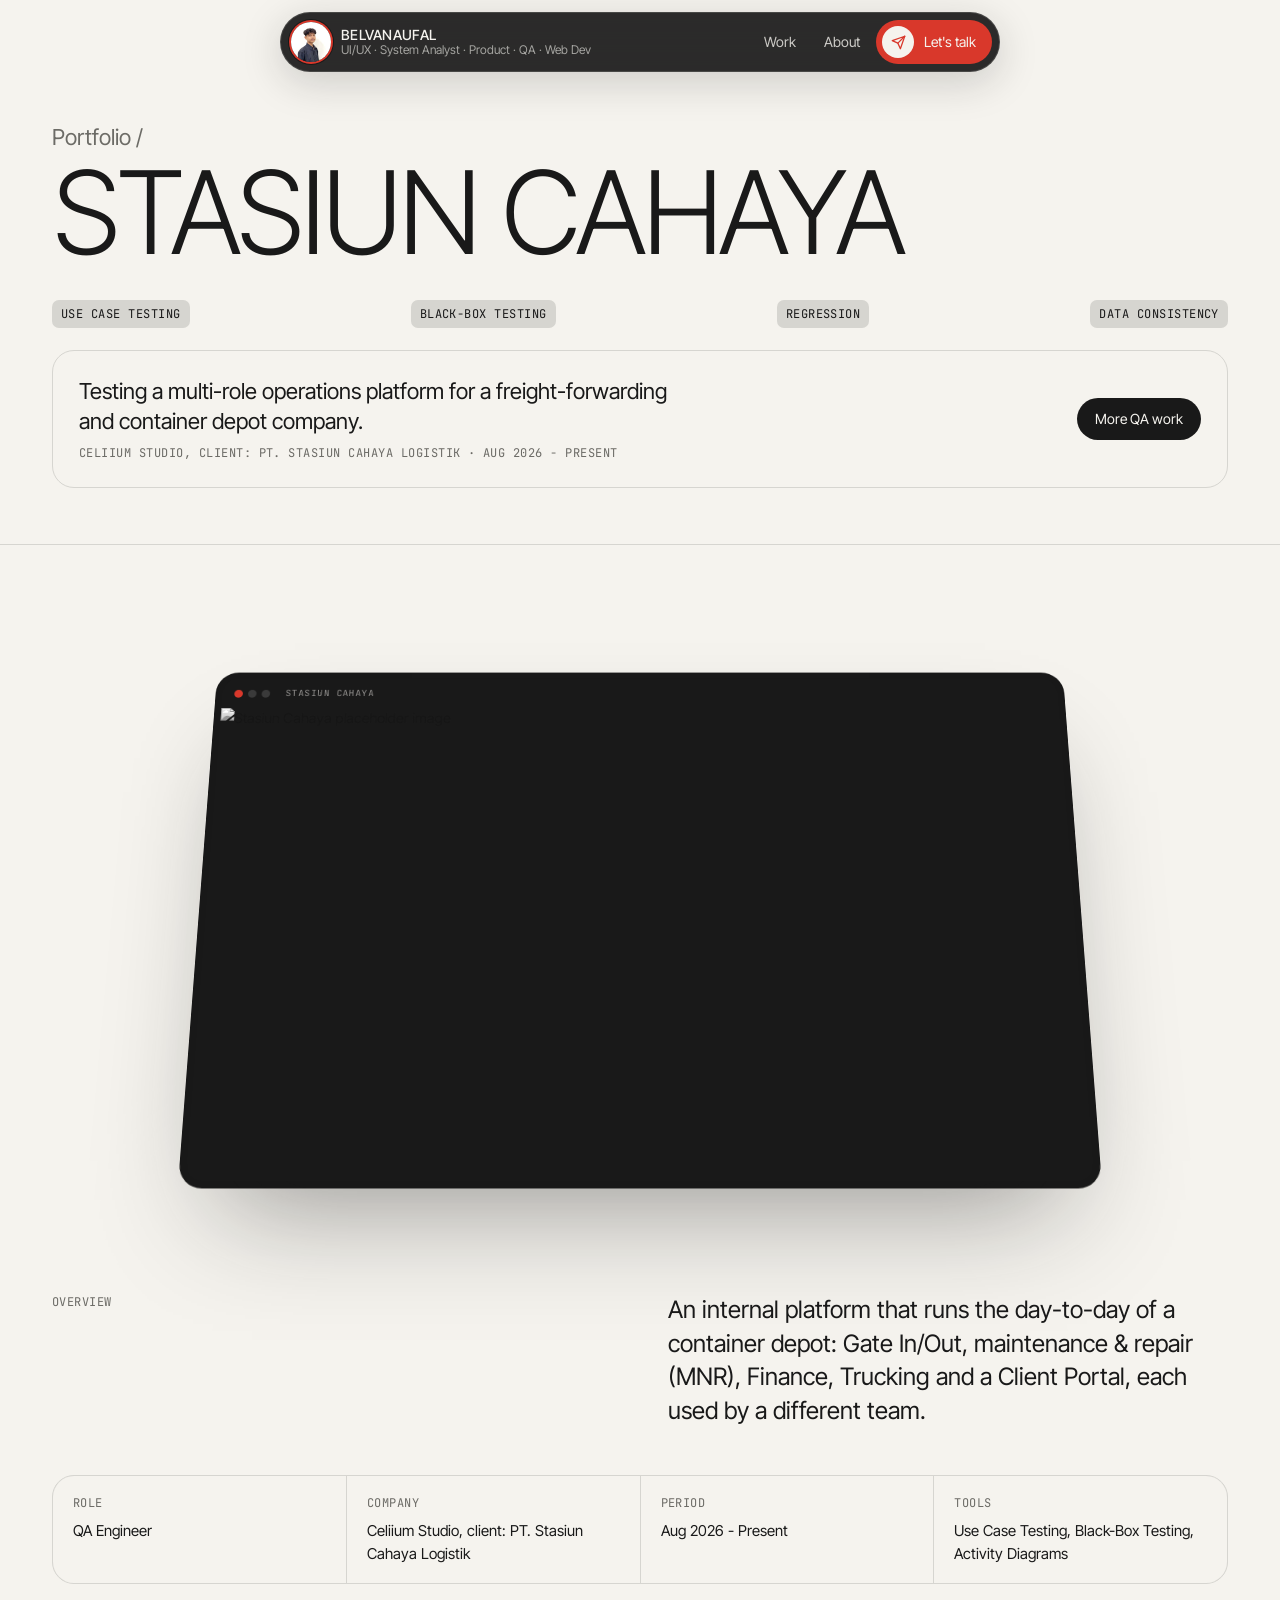
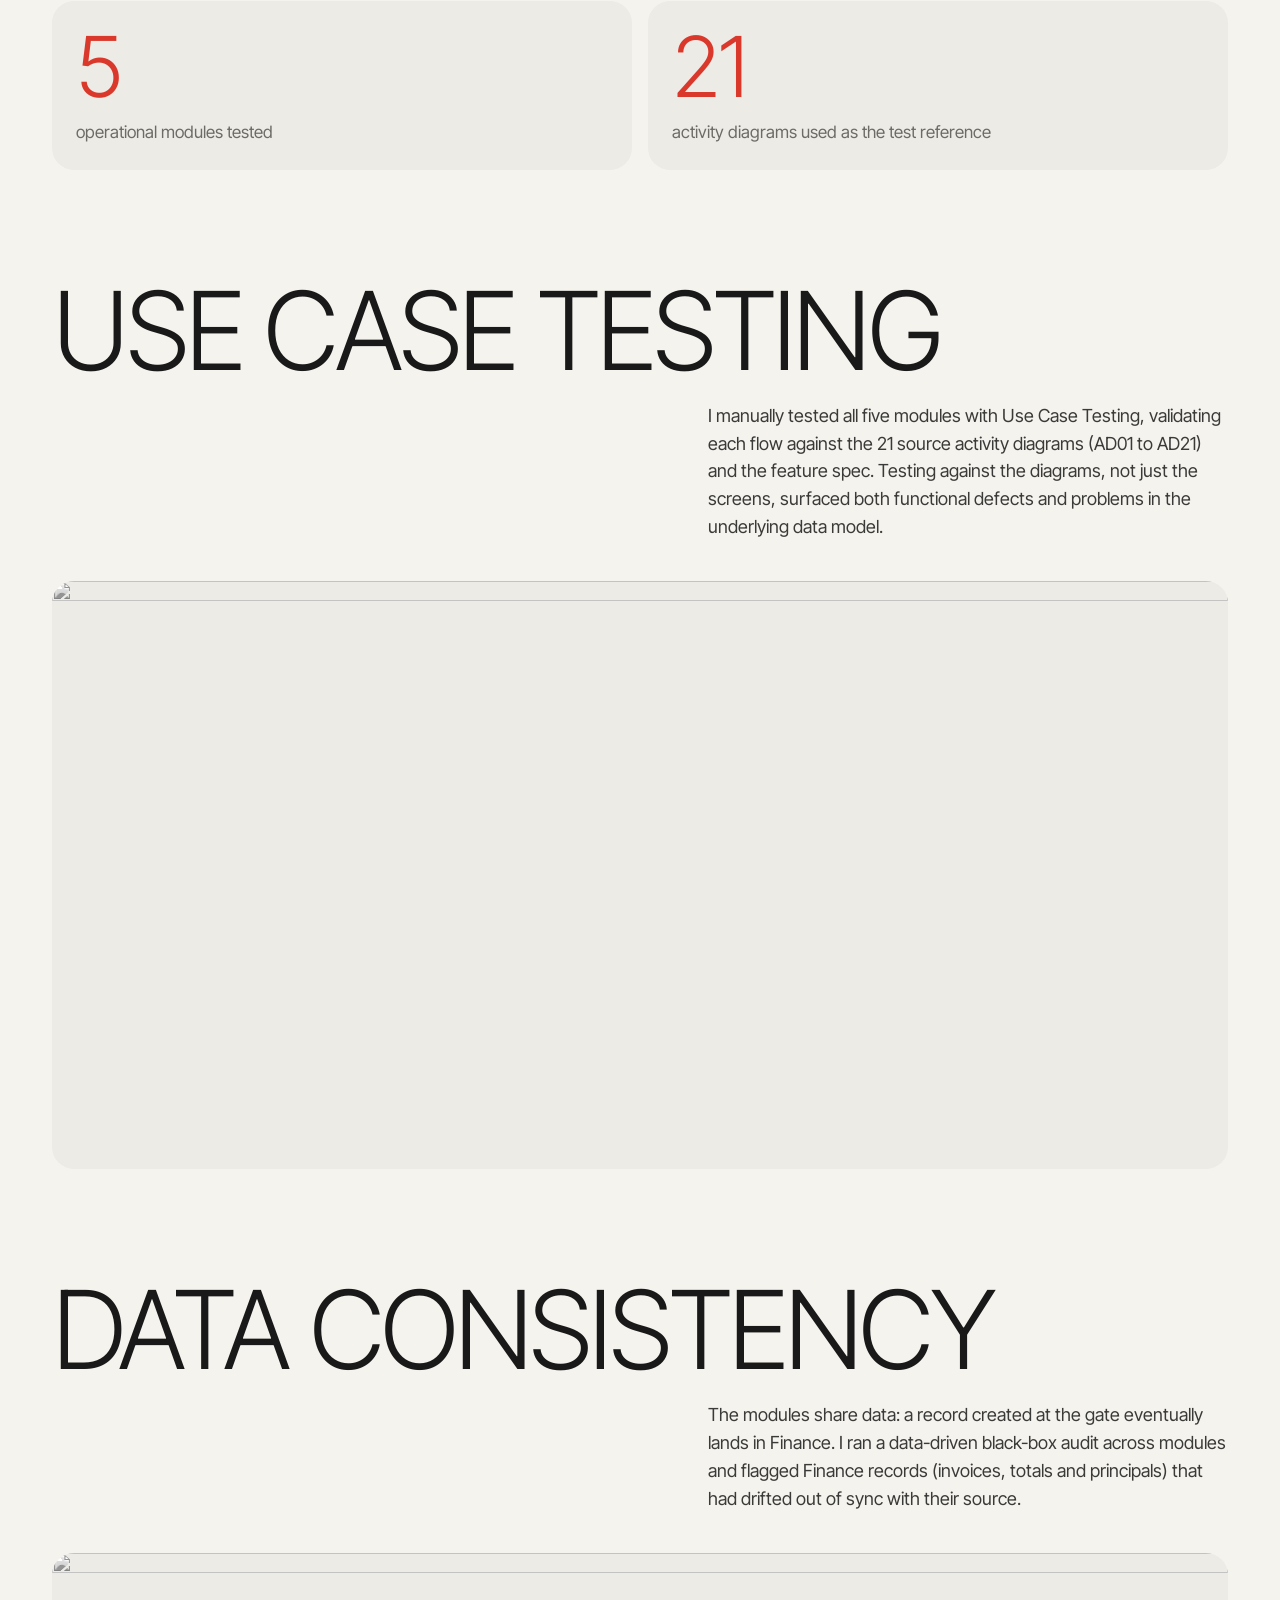
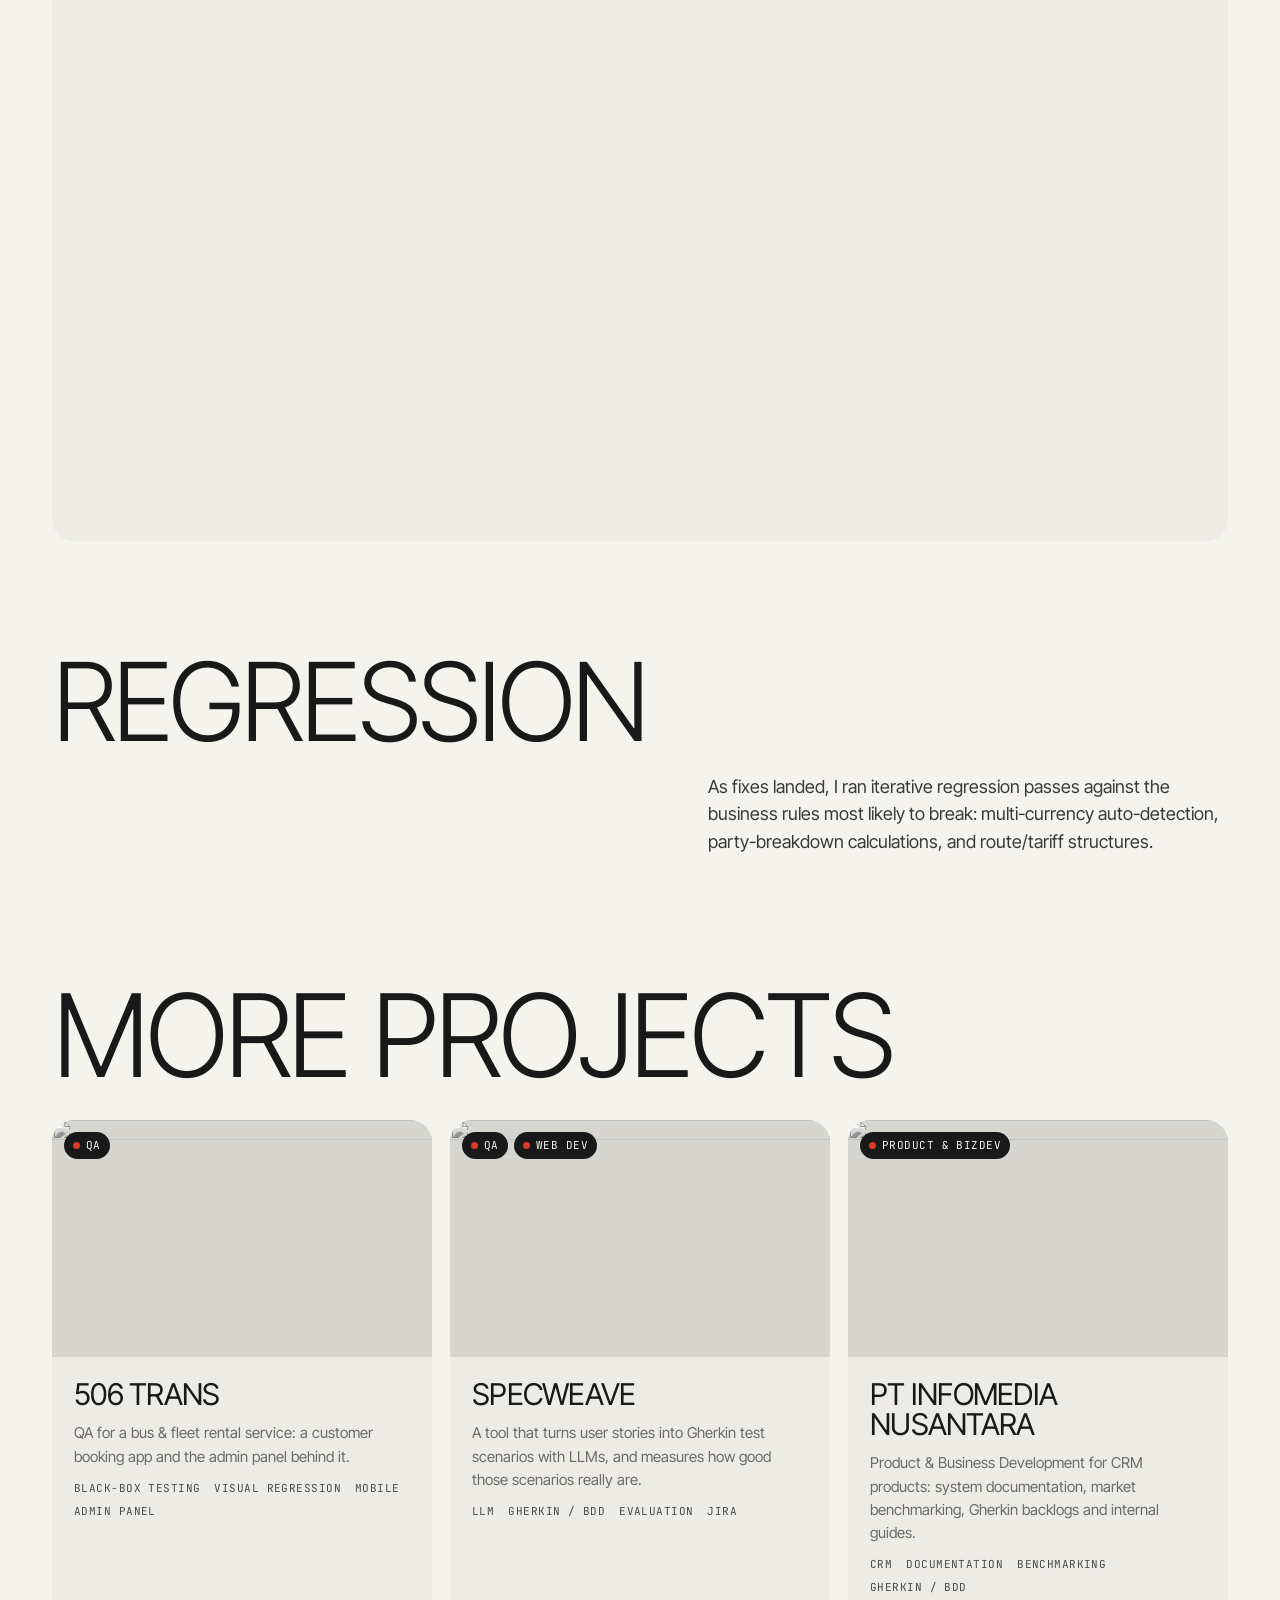
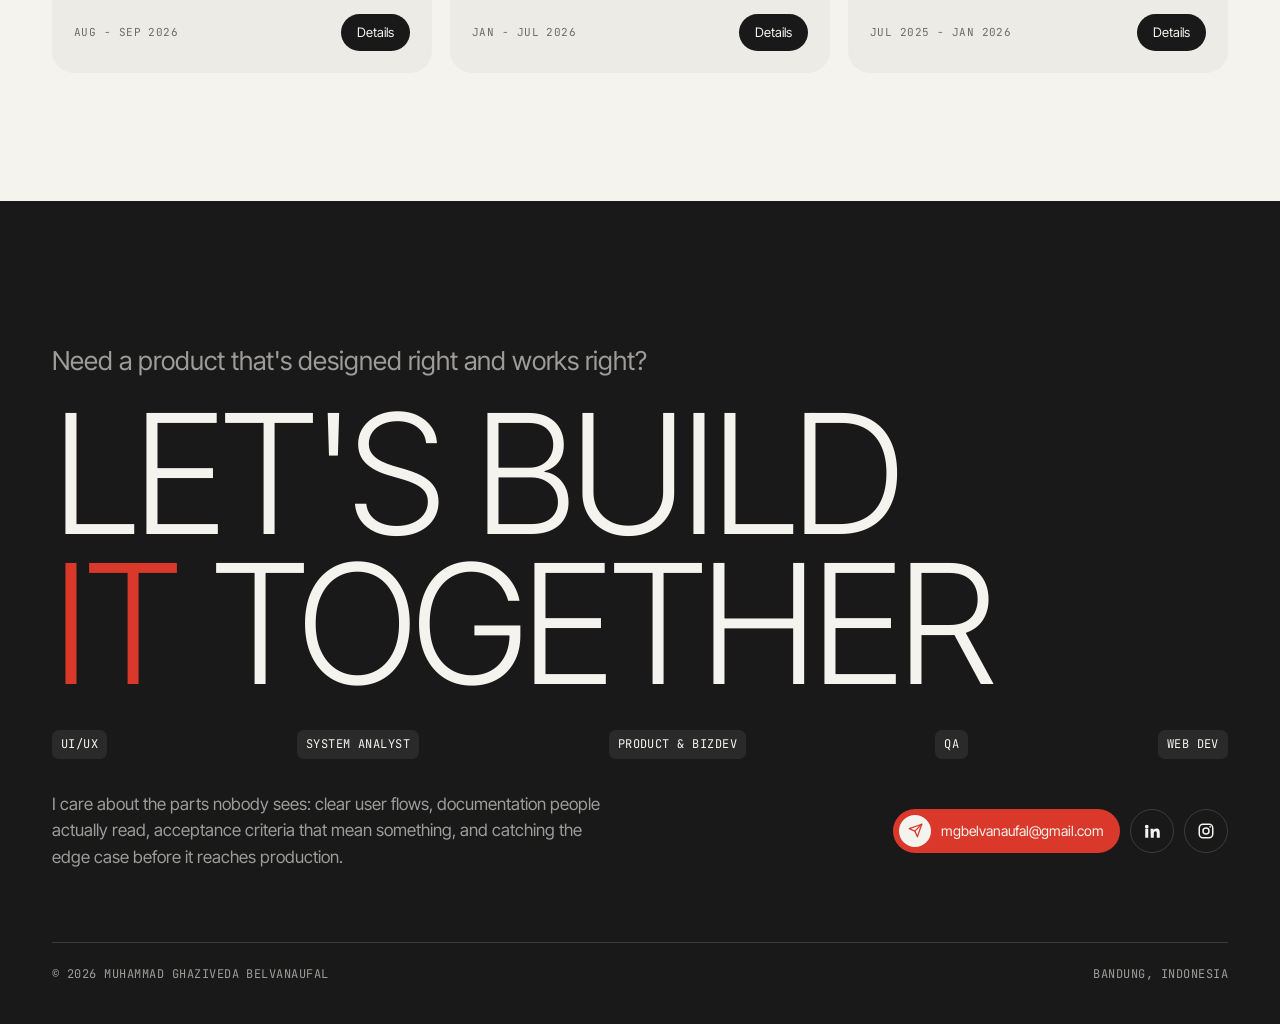
==== project.html @ 990dc8fa "Portfolio site: home, case studies, animations and certificates Static HTML/CSS/JS portfolio with fi" ====
<!doctype html>
<html lang="en">
<head>
  <meta charset="utf-8">
  <meta name="viewport" content="width=device-width, initial-scale=1">
  <title>Project | Belvanaufal</title>
  <link rel="icon" href="assets/img/avatar.jpg">
  <link rel="preconnect" href="https://fonts.googleapis.com">
  <link rel="preconnect" href="https://fonts.gstatic.com" crossorigin>
  <link href="https://fonts.googleapis.com/css2?family=Inter+Tight:wght@300;400;500&family=JetBrains+Mono:wght@400;500&display=swap" rel="stylesheet">
  <link rel="stylesheet" href="css/style.css">
  <script>document.documentElement.classList.add("js")</script>
</head>
<body>
  <main id="main"></main>

  <script src="js/data.js"></script>
  <script src="https://cdn.jsdelivr.net/npm/motion@13.5.0/dist/motion.js"></script>
  <script src="js/fx.js"></script>
  <script src="js/site.js"></script>
  <script src="js/project.js"></script>
</body>
</html>
---- css/style.css ----
/* ---------- Tokens ---------- */
:root {
  /* Brand palette */
  --offwhite: #f5f3ee;
  --black: #191919;
  --red: #d9382b;
  --gray: #d6d5d0;

  /* Roles */
  --bg: var(--offwhite);
  --surface: #ecebe6;          /* off-white mixed with gray, for cards */
  --line: var(--gray);
  --text: var(--black);
  --muted: #6c6b66;            /* black at ~60% on off-white */
  --accent: var(--red);
  --ink: var(--black);
  --role: var(--accent);

  --font: "Inter Tight", "Inter", system-ui, -apple-system, "Segoe UI", sans-serif;
  --mono: "JetBrains Mono", ui-monospace, "SFMono-Regular", Consolas, monospace;

  --gutter: clamp(16px, 3vw, 32px);
  --max: 1240px;
  --radius: 22px;
}

*,
*::before,
*::after { box-sizing: border-box; }

html { scroll-behavior: smooth; -webkit-text-size-adjust: 100%; }

body {
  margin: 0;
  background: var(--bg);
  color: var(--text);
  font-family: var(--font);
  font-size: 17px;
  line-height: 1.55;
  -webkit-font-smoothing: antialiased;
  overflow-x: hidden;
}

::selection { background: var(--red); color: var(--offwhite); }

img { display: block; max-width: 100%; }
a { color: inherit; text-decoration: none; }
button { font: inherit; color: inherit; }

:focus-visible { outline: 2px solid var(--accent); outline-offset: 3px; border-radius: 6px; }

.container { width: 100%; max-width: var(--max); margin: 0 auto; padding: 0 var(--gutter); }

.mono {
  font-family: var(--mono);
  font-size: 12px;
  letter-spacing: 0.04em;
  text-transform: uppercase;
}

.display {
  font-weight: 300;
  letter-spacing: -0.045em;
  line-height: 0.9;
  text-transform: uppercase;
  margin: 0;
}

/* Photos stay neutral until you interact with them. */
.tone img { filter: grayscale(1) contrast(1.04); transition: filter 0.5s ease, transform 0.6s ease; }
.tone:hover img, .card:hover .tone img { filter: none; }

/* ---------- Header pill ---------- */
.site-header {
  position: fixed;
  top: 12px;
  left: 0;
  right: 0;
  margin: 0 auto;
  z-index: 50;
  width: min(720px, calc(100% - 32px));
  display: flex;
  align-items: center;
  justify-content: space-between;
  gap: 12px;
  padding: 7px 7px 7px 10px;
  border-radius: 999px;
  background: rgba(25, 25, 25, 0.92);
  backdrop-filter: blur(14px);
  -webkit-backdrop-filter: blur(14px);
  color: var(--offwhite);
  border: 1px solid rgba(245, 243, 238, 0.14); /* keeps the pill visible over the dark footer */
  box-shadow: 0 10px 40px rgba(25, 25, 25, 0.18);
}

.brand { display: flex; align-items: center; gap: 10px; min-width: 0; }
.brand img {
  width: 40px; height: 40px; border-radius: 50%;
  object-fit: cover; object-position: 50% 30%;
  box-shadow: 0 0 0 2px var(--red), 0 0 0 3px var(--black);
}
.brand-text { display: flex; flex-direction: column; line-height: 1.15; min-width: 0; }
.brand-text strong { font-weight: 500; font-size: 14px; letter-spacing: 0.02em; text-transform: uppercase; }
.brand-text span { font-size: 12px; color: rgba(245, 243, 238, 0.6); white-space: nowrap; overflow: hidden; text-overflow: ellipsis; }

.nav { display: flex; align-items: center; gap: 4px; }
.nav a:not(.btn) { font-size: 14px; padding: 8px 12px; border-radius: 999px; color: rgba(245, 243, 238, 0.8); }
.nav a:not(.btn):hover { background: rgba(245, 243, 238, 0.1); color: var(--offwhite); }
.nav .btn { background: var(--red); }
.nav .btn .ico { background: var(--offwhite); color: var(--red); }

/* ---------- Buttons ---------- */
.btn {
  display: inline-flex;
  align-items: center;
  gap: 10px;
  padding: 6px 16px 6px 6px;
  border-radius: 999px;
  background: var(--black);
  color: var(--offwhite);
  font-size: 14px;
  white-space: nowrap;
  transition: transform 0.2s ease, background 0.2s ease, color 0.2s ease;
}
.btn:hover { transform: translateY(-1px); }
.btn .ico {
  display: grid; place-items: center;
  width: 32px; height: 32px; border-radius: 50%;
  background: var(--red); color: var(--offwhite);
}
.btn .ico svg { width: 15px; height: 15px; }

.btn-ghost {
  background: transparent;
  color: inherit;
  border: 1px solid var(--line);
  padding: 10px 18px;
}
.btn-ghost:hover { border-color: var(--red); color: var(--red); }
.btn-dark { padding: 10px 18px; }
.btn-dark:hover { background: var(--red); }

/* ---------- Hero ---------- */
.hero {
  position: relative;
  padding: 120px 0 56px;
  background: var(--bg);
  border-bottom: 1px solid var(--line);
}
.home .hero { padding-bottom: 72px; }

.crumb { color: var(--muted); font-size: clamp(18px, 2vw, 22px); margin-bottom: 4px; display: inline-block; }
.crumb:hover { color: var(--red); }

.hero-title { font-size: clamp(58px, 15.5vw, 200px); color: var(--black); overflow-wrap: anywhere; }
.hero-title.is-long { font-size: clamp(44px, 9vw, 128px); line-height: 0.95; }
.home .hero-title { font-size: clamp(44px, 12.6vw, 168px); }
.home .hero-title > span { display: block; }
.home .summary-box { margin-top: 40px; }
.hero-title .dot { font-style: normal; color: var(--red); display: inline-block; }

.tag-row {
  display: flex;
  flex-wrap: wrap;
  justify-content: space-between;
  gap: 10px;
  margin: 32px 0 22px;
}
.tag {
  display: inline-block;
  padding: 5px 9px;
  border-radius: 7px;
  background: var(--gray);
  color: var(--black);
}

.summary-box {
  display: flex;
  align-items: center;
  justify-content: space-between;
  gap: 24px;
  padding: clamp(18px, 3vw, 26px);
  border: 1px solid var(--line);
  border-radius: var(--radius);
}
.summary-box p { margin: 0; max-width: 620px; font-size: clamp(18px, 2.1vw, 22px); line-height: 1.35; color: var(--black); }
.summary-box .meta { display: block; margin-top: 8px; color: var(--muted); }

.hero-badges { display: flex; flex-wrap: wrap; gap: 10px; margin-top: 26px; }
.badge {
  display: inline-flex; align-items: center; gap: 8px;
  padding: 8px 14px; border-radius: 999px;
  border: 1px solid var(--line);
  font-size: 14px;
}
.badge::before { content: ""; width: 7px; height: 7px; border-radius: 50%; background: var(--red); }

/* ---------- Mockup ---------- */
.mockup { perspective: 1800px; padding: 48px var(--gutter) 24px; }
.mockup-frame {
  --t: 0;
  margin: 0 auto;
  max-width: 980px;
  border-radius: 18px;
  overflow: hidden;
  background: var(--black);
  box-shadow: 0 60px 120px -40px rgba(25, 25, 25, 0.45), 0 0 0 8px var(--black);
  transform: rotateX(calc((1 - var(--t)) * 24deg)) scale(calc(0.9 + var(--t) * 0.1));
  transform-origin: 50% 100%;
  will-change: transform;
}
.mockup-bar { display: flex; align-items: center; gap: 6px; padding: 10px 14px; background: var(--black); }
.mockup-bar i { width: 10px; height: 10px; border-radius: 50%; background: #3a3a3a; }
.mockup-bar i:first-child { background: var(--red); }
.mockup-bar span { margin-left: 12px; color: rgba(245, 243, 238, 0.55); font-size: 11px; }
.mockup-frame img { width: 100%; aspect-ratio: 16 / 9; object-fit: cover; }

.mockup-frame.phone {
  max-width: 320px;
  border-radius: 44px;
  padding: 10px;
  box-shadow: 0 60px 120px -40px rgba(25, 25, 25, 0.5);
}
.mockup-frame.phone img { aspect-ratio: 9 / 19; border-radius: 34px; }

/* ---------- Sections ---------- */
.section { padding: clamp(64px, 10vw, 128px) 0; }
.section-head { display: flex; align-items: end; justify-content: space-between; gap: 24px; flex-wrap: wrap; margin-bottom: 36px; }
.section-title { font-size: clamp(44px, 9vw, 120px); }
.section-kicker { color: var(--muted); margin-bottom: 14px; display: inline-flex; align-items: center; gap: 8px; }
.section-kicker::before { content: ""; width: 7px; height: 7px; border-radius: 50%; background: var(--red); }

.case-intro {
  display: grid;
  grid-template-columns: 1fr minmax(0, 560px);
  gap: 32px;
}
.case-intro p { margin: 0; font-size: clamp(19px, 2.2vw, 24px); line-height: 1.4; color: var(--black); }

.meta-grid {
  display: grid;
  grid-template-columns: repeat(auto-fit, minmax(180px, 1fr));
  gap: 1px;
  margin-top: 48px;
  border: 1px solid var(--line);
  border-radius: var(--radius);
  overflow: hidden;
  background: var(--line);
}
.meta-grid > div { background: var(--bg); padding: 18px 20px; }
.meta-grid dt { color: var(--muted); margin-bottom: 6px; }
.meta-grid dd { margin: 0; font-size: 15px; }

.stats { display: grid; grid-template-columns: repeat(auto-fit, minmax(200px, 1fr)); gap: 16px; margin-top: 16px; }
.stat { padding: 24px; border-radius: var(--radius); background: var(--surface); }
.stat b { display: block; font-size: clamp(48px, 7vw, 84px); font-weight: 300; line-height: 1; letter-spacing: -0.04em; color: var(--red); }
.stat span { display: block; margin-top: 10px; color: var(--muted); }

.case-block { padding-top: clamp(56px, 9vw, 112px); }
.case-block h2 { font-size: clamp(40px, 8.5vw, 112px); }
.case-block .body { display: grid; grid-template-columns: 1fr minmax(0, 520px); gap: 32px; margin-top: 22px; }
.case-block .body p { margin: 0; color: #3a3a38; font-size: 18px; }
.case-block figure { margin: 40px 0 0; border-radius: var(--radius); overflow: hidden; background: var(--surface); }
.case-block figure img { width: 100%; aspect-ratio: 16 / 8; object-fit: cover; }

.code {
  margin: 40px 0 0;
  border-radius: var(--radius);
  background: var(--black);
  color: var(--offwhite);
  overflow: hidden;
}
.code header { padding: 12px 18px; border-bottom: 1px solid rgba(245, 243, 238, 0.12); color: rgba(245, 243, 238, 0.55); }
.code pre { margin: 0; padding: 22px; overflow-x: auto; font-family: var(--mono); font-size: 14px; line-height: 1.7; }
.code .kw { color: #ef6a5e; } /* signal red, lifted for contrast on black */

/* ---------- Roles (home): one shape per role ---------- */
.roles { display: grid; grid-template-columns: repeat(6, minmax(0, 1fr)); gap: 14px; }
.role-card {
  grid-column: span 2;
  position: relative;
  display: flex; flex-direction: column; gap: 22px;
  min-height: 420px;
  padding: 26px;
  border: 0;
  border-radius: var(--radius);
  background: var(--surface);
  color: var(--text);
  text-align: left;
  cursor: pointer;
  overflow: hidden;
}
html:not(.has-motion) .role-card { transition: transform 0.25s ease; }
html:not(.has-motion) .role-card:hover { transform: translateY(-4px); }

.rc-text { display: flex; flex-direction: column; gap: 12px; margin-top: auto; }
.rc-title { font-size: clamp(26px, 2.6vw, 34px); font-weight: 400; letter-spacing: -0.025em; line-height: 1; text-transform: uppercase; }
.rc-blurb { color: var(--muted); font-size: 15px; }
.role-card .count { display: inline-flex; align-items: center; gap: 8px; color: var(--muted); }
.role-card .count::before { content: ""; width: 7px; height: 7px; border-radius: 50%; background: var(--red); }
.role-card .go { display: inline-flex; align-items: center; gap: 8px; font-size: 14px; margin-top: 6px; }
.role-card .go svg { transition: transform 0.25s ease; }
.role-card:hover .go svg { transform: translate(3px, -3px); }
.rc-visual { position: relative; display: block; height: 150px; }

/* UI/UX: wide black card with a big rounded top-left corner */
.rc-uiux {
  grid-column: span 4;
  display: grid; grid-template-columns: 1fr 1fr; align-items: end; gap: 24px;
  background: var(--black); color: var(--offwhite);
  border-radius: 170px 22px 22px 22px;
}
.rc-uiux .rc-visual { order: 2; height: 100%; min-height: 260px; }
.rc-uiux .rc-blurb, .rc-uiux .count { color: rgba(245, 243, 238, 0.65); }
.rv-uiux .board {
  position: absolute; left: 50%; bottom: 10px;
  width: 132px; height: 176px; margin-left: -66px;
  display: flex; flex-direction: column; gap: 9px;
  padding: 16px 14px;
  border-radius: 14px;
  background: #2b2b2b; border: 1px solid rgba(245, 243, 238, 0.14);
  transform-origin: 50% 100%;
}
.rv-uiux .board:nth-child(2) { background: #3a3a39; }
.rv-uiux .board:nth-child(3) { background: var(--offwhite); }
.rv-uiux .board:nth-child(1) { transform: translateX(-44px) rotate(-9deg); }
.rv-uiux .board:nth-child(3) { transform: translateX(44px) rotate(9deg); }
.rv-uiux .board i { display: block; height: 8px; border-radius: 4px; background: rgba(245, 243, 238, 0.22); }
.rv-uiux .board i:first-child { width: 60%; }
.rv-uiux .board:nth-child(3) i { background: var(--gray); }
.rv-uiux .board i.hot { height: 52px; margin-top: auto; background: var(--red); }
.rv-uiux .cursor { position: absolute; right: 18%; bottom: 36px; width: 30px; height: 30px; fill: var(--red); stroke: var(--offwhite); stroke-width: 1.4; }

/* System Analyst: angular card with a cut corner */
.rc-sa {
  border-radius: 0;
  clip-path: polygon(0 0, calc(100% - 64px) 0, 100% 64px, 100% 100%, 0 100%);
}
.rc-sa::after {
  content: ""; position: absolute; top: 0; right: 0; width: 64px; height: 64px;
  background: linear-gradient(225deg, transparent 50%, var(--gray) 50%);
}
.rv-sa svg { width: 100%; height: 100%; overflow: visible; }
.rv-sa .edge { fill: none; stroke: var(--black); stroke-width: 1.5; stroke-dasharray: 1; }
.rv-sa .node { fill: var(--offwhite); stroke: var(--black); stroke-width: 1.5; transform-box: fill-box; transform-origin: center; }
.rv-sa .node.hot { fill: var(--red); stroke: var(--red); }

/* Product: red arch */
.rc-pbd {
  background: var(--red); color: var(--offwhite);
  border-radius: 999px 999px 22px 22px / 170px 170px 22px 22px;
  padding-top: 64px;
}
.rc-pbd .rc-blurb, .rc-pbd .count { color: rgba(245, 243, 238, 0.85); }
.rc-pbd .count::before { background: var(--offwhite); }
.rv-pbd .bars { position: absolute; inset: 0 10px 0; display: flex; align-items: flex-end; gap: 10px; }
.rv-pbd .bars i { flex: 1; height: var(--h); border-radius: 10px 10px 3px 3px; background: rgba(245, 243, 238, 0.9); transform-origin: 50% 100%; }
.rv-pbd .bars i:nth-child(odd) { background: rgba(245, 243, 238, 0.45); }
.rv-pbd .trend { position: absolute; inset: 0; width: 100%; height: 100%; overflow: visible; }
.rv-pbd .trend path { fill: none; stroke: var(--black); stroke-width: 2.5; stroke-linecap: round; stroke-linejoin: round; stroke-dasharray: 1; }

/* QA: gray ticket with punched sides */
.rc-qa {
  background: var(--gray);
  -webkit-mask:
    radial-gradient(circle 16px at 0 62%, #0000 98%, #000) left / 51% 100% no-repeat,
    radial-gradient(circle 16px at 100% 62%, #0000 98%, #000) right / 51% 100% no-repeat;
          mask:
    radial-gradient(circle 16px at 0 62%, #0000 98%, #000) left / 51% 100% no-repeat,
    radial-gradient(circle 16px at 100% 62%, #0000 98%, #000) right / 51% 100% no-repeat;
}
.rc-qa .rc-blurb, .rc-qa .count { color: #55544f; }
.rv-qa { display: flex; flex-direction: column; justify-content: center; gap: 14px; }
.check-row { display: flex; align-items: center; gap: 12px; }
.check-row svg { width: 30px; height: 30px; flex: none; }
.check-row rect { fill: var(--offwhite); stroke: var(--black); stroke-width: 1.4; }
.check-row .tick { fill: none; stroke: var(--black); stroke-width: 2.4; stroke-linecap: round; stroke-linejoin: round; stroke-dasharray: 1; }
.check-row.bug rect { fill: var(--red); stroke: var(--red); }
.check-row.bug .tick { stroke: var(--offwhite); }
.check-row i { display: block; height: 9px; width: var(--w); border-radius: 5px; background: rgba(25, 25, 25, 0.22); }
.rc-qa::after {
  content: ""; position: absolute; left: 22px; right: 22px; top: 62%;
  border-top: 2px dashed rgba(25, 25, 25, 0.25);
}

/* Web Dev: outlined card with a sweeping bottom-right curve */
.rc-webdev {
  background: transparent;
  box-shadow: inset 0 0 0 1.5px var(--black);
  border-radius: 22px 22px 130px 22px;
}
.rc-webdev .rc-text { padding-right: 40px; }
.rv-webdev .win { display: block; height: 100%; border-radius: 14px; background: var(--black); padding: 12px 16px; }
.rv-webdev .win-bar { display: flex; gap: 2px; color: var(--offwhite); font-size: 14px; margin-bottom: 14px; }
.rv-webdev .win-bar b { display: inline-block; font-weight: 500; }
.rv-webdev .win-bar b:nth-child(2) { color: #ef6a5e; }
.rv-webdev .code-lines { display: flex; flex-direction: column; gap: 10px; }
.rv-webdev .code-lines i { display: block; height: 8px; width: var(--w); border-radius: 4px; background: rgba(245, 243, 238, 0.32); transform-origin: 0 50%; }
.rv-webdev .code-lines i.ind { margin-left: 18px; }
.rv-webdev .code-lines i.hot { background: var(--red); }
.rv-webdev .caret { display: block; width: 8px; height: 14px; margin-left: 18px; background: var(--red); }

/* ---------- Filters + project grid ---------- */
.filters { display: flex; flex-wrap: wrap; gap: 8px; }
.chip {
  display: inline-flex; align-items: center; gap: 8px;
  padding: 9px 14px;
  border-radius: 999px;
  border: 1px solid var(--line);
  background: transparent;
  cursor: pointer;
  font-size: 14px;
}
.chip i { display: none; }
.chip small { color: var(--muted); font-family: var(--mono); font-size: 11px; }
.chip:hover { border-color: var(--black); }
.chip[aria-pressed="true"] { background: var(--black); color: var(--offwhite); border-color: var(--black); }
.chip[aria-pressed="true"] small { color: #ef6a5e; }

.role-note { margin: 18px 0 0; max-width: 640px; color: var(--muted); min-height: 1.5em; }

.grid-empty { grid-column: 1 / -1; margin: 0; padding: 48px 24px; border: 1px dashed var(--line); border-radius: var(--radius); text-align: center; color: var(--muted); }
.see-more-row { display: flex; justify-content: center; margin-top: 28px; }
.see-more-row .btn { padding: 12px 22px; font-size: 15px; }
.see-more-row .btn small { margin-left: 4px; color: var(--red); }
.see-more-row .btn:hover small { color: inherit; }
.card[hidden], .see-more-row .btn[hidden] { display: none; }
.grid { display: grid; grid-template-columns: repeat(auto-fill, minmax(340px, 1fr)); gap: 18px; margin-top: 32px; }

.card {
  display: flex; flex-direction: column;
  border-radius: var(--radius);
  background: var(--surface);
  overflow: hidden;
  transition: transform 0.3s ease, box-shadow 0.3s ease;
}
.card:hover { transform: translateY(-4px); box-shadow: 0 24px 48px -24px rgba(25, 25, 25, 0.35); }
.card-media { position: relative; overflow: hidden; background: var(--gray); }
.card-media img { width: 100%; aspect-ratio: 16 / 10; object-fit: cover; }
.card:hover .card-media img { transform: scale(1.04); }
.card-roles { position: absolute; top: 12px; left: 12px; display: flex; gap: 6px; flex-wrap: wrap; }
.role-pill {
  display: inline-flex; align-items: center; gap: 6px;
  padding: 5px 9px; border-radius: 999px;
  background: var(--black); color: var(--offwhite);
  font-size: 11px;
}
.role-pill::before { content: ""; width: 7px; height: 7px; border-radius: 50%; background: var(--red); }

.card-body { display: flex; flex-direction: column; gap: 12px; padding: 22px; flex: 1; }
.card-body h3 { margin: 0; font-size: 30px; font-weight: 400; letter-spacing: -0.025em; line-height: 1; text-transform: uppercase; }
.card-body p { margin: 0; color: var(--muted); font-size: 15px; }
.card-tags { display: flex; flex-wrap: wrap; gap: 6px 14px; color: #4a4a47; font-size: 11px; }
.card-foot { display: flex; align-items: center; justify-content: space-between; gap: 12px; margin-top: auto; padding-top: 6px; }
.card-foot .mono { color: var(--muted); font-size: 11px; }
.card-foot .btn { padding: 8px 16px; font-size: 13px; }
.card:hover .card-foot .btn { background: var(--red); }

/* ---------- Experience ---------- */
.timeline { border-top: 1px solid var(--line); }
.tl-row {
  display: grid;
  grid-template-columns: 220px 1fr auto;
  gap: 8px 24px;
  align-items: baseline;
  padding: 22px 0;
  border-bottom: 1px solid var(--line);
}
.tl-row .mono { color: var(--muted); }
.tl-row h3 { margin: 0; font-size: clamp(20px, 2.4vw, 26px); font-weight: 400; letter-spacing: -0.015em; }
.tl-row p { margin: 4px 0 0; color: var(--muted); font-size: 15px; }
.tl-row .role-pill { background: transparent; color: var(--black); border: 1px solid var(--line); }

/* ---------- About ---------- */
.about { display: grid; grid-template-columns: minmax(0, 420px) 1fr; gap: clamp(28px, 5vw, 64px); align-items: start; }
/* Photo is two layers: the backdrop and a cut-out of me, so only I move on hover. */
.about-photo { position: relative; aspect-ratio: 4 / 5; border-radius: var(--radius); overflow: hidden; background: var(--gray); }
.about-photo img { position: absolute; inset: 0; width: 100%; height: 100%; object-fit: cover; }
.about-photo .ph-person { transform-origin: 50% 100%; will-change: transform; }
html:not(.has-motion) .about-photo .ph-person { transition: transform 0.5s cubic-bezier(0.2, 0.7, 0.2, 1); }
html:not(.has-motion) .about-photo:hover .ph-person { transform: scale(1.06) rotate(-1deg); }
.about-text > p { margin: 0 0 18px; font-size: clamp(19px, 2.1vw, 23px); line-height: 1.45; color: var(--black); }
.about-side { display: flex; flex-direction: column; gap: 32px; }
.about-label { margin: 0 0 12px; color: var(--muted); font-weight: 400; display: inline-flex; align-items: center; gap: 8px; }
.about-label::before { content: ""; width: 7px; height: 7px; border-radius: 50%; background: var(--red); }
.about-cols { display: grid; grid-template-columns: repeat(auto-fit, minmax(240px, 1fr)); gap: 28px; margin-top: 36px; }

.list, .awards, .certs { list-style: none; margin: 0; padding: 0; }
.edu, .cert { display: flex; flex-direction: column; gap: 3px; padding: 14px 0; border-top: 1px solid var(--line); font-size: 15px; }
.cert { width: 100%; height: 100%; border: 0; border-top: 1px solid var(--line); background: transparent; text-align: left; cursor: pointer; }
.cert strong { transition: color 0.2s ease; }
.cert:hover strong, .cert:focus-visible strong { color: var(--red); }
.cert-view { display: inline-flex; align-items: center; gap: 6px; margin-top: 6px; color: var(--muted); font-size: 11px; }
.cert:hover .cert-view { color: var(--red); }
.cert:hover .cert-view svg { transform: translate(2px, -2px); }
.cert-view svg { transition: transform 0.2s ease; }
.edu .mono, .cert .mono { color: var(--muted); }
.edu strong, .cert strong, .award strong { font-weight: 500; }
.edu > span:last-child, .cert > span:last-child { color: var(--muted); }

.awards { display: flex; flex-direction: column; gap: 10px; }
.award { display: flex; flex-direction: column; gap: 4px; padding: 18px; border-radius: 16px; background: var(--black); color: var(--offwhite); }
.award .mono { color: #ef6a5e; }
.award strong { font-size: 24px; font-weight: 400; letter-spacing: -0.02em; line-height: 1.1; text-transform: uppercase; }
.award > span:last-child { color: rgba(245, 243, 238, 0.7); font-size: 15px; }

.certs { display: grid; grid-template-columns: repeat(auto-fill, minmax(240px, 1fr)); column-gap: 28px; }
.cert-meta { display: flex; justify-content: space-between; gap: 12px; }
.cert-meta span:first-child { color: var(--black); }

/* Skill groups under the photo: names only, details in a dialog */
.skill-groups { border-bottom: 1px solid var(--line); }
.skill-group {
  display: flex; align-items: center; gap: 12px;
  width: 100%;
  padding: 14px 2px;
  border: 0; border-top: 1px solid var(--line);
  background: transparent;
  text-align: left;
  cursor: pointer;
  font-size: 20px; letter-spacing: -0.01em;
}
.skill-group span { flex: 1; }
.skill-group small { color: var(--muted); font-size: 11px; }
.skill-group i {
  display: grid; place-items: center;
  width: 28px; height: 28px; border-radius: 50%;
  border: 1px solid var(--line);
  font-style: normal; font-size: 16px; line-height: 1;
  transition: background 0.2s ease, color 0.2s ease, border-color 0.2s ease;
}
.skill-group:hover i, .skill-group:focus-visible i { background: var(--red); border-color: var(--red); color: var(--offwhite); }
.skill-group:hover span { color: var(--red); }

.skill { padding: 6px 12px; border-radius: 999px; border: 1px solid var(--line); font-size: 14px; }

.skill-dialog {
  width: min(560px, calc(100% - 32px));
  padding: 0;
  border: 0;
  border-radius: var(--radius);
  background: var(--offwhite);
  color: var(--text);
  box-shadow: 0 40px 100px -20px rgba(25, 25, 25, 0.5);
  overflow: hidden;
}
.skill-dialog::backdrop { background: rgba(25, 25, 25, 0.55); backdrop-filter: blur(4px); -webkit-backdrop-filter: blur(4px); }
.skill-dialog[open] { animation: pop 0.25s cubic-bezier(0.2, 0.7, 0.2, 1); }
@keyframes pop { from { opacity: 0; transform: translateY(12px) scale(0.98); } }
.skill-dialog-body { position: relative; padding: clamp(24px, 4vw, 36px); max-height: calc(100dvh - 48px); overflow-y: auto; overflow-x: hidden; }
.skill-dialog h3 { font-size: clamp(40px, 7vw, 64px); }
.skill-dialog p { margin: 14px 0 22px; color: var(--muted); }
.skill-dialog-items { display: flex; flex-wrap: wrap; gap: 8px; }
.skill-dialog-close { position: absolute; top: 16px; right: 16px; margin: 0; z-index: 2; }
.cert-dialog .skill-dialog-close button { background: var(--offwhite); }
.skill-dialog-close button {
  width: 36px; height: 36px; border-radius: 50%;
  border: 1px solid var(--line); background: transparent; cursor: pointer;
}
.cert-dialog { width: min(960px, calc(100% - 32px)); }
.cert-dialog h3 { margin: 0; padding-right: 48px; font-size: clamp(22px, 3vw, 32px); font-weight: 400; letter-spacing: -0.02em; line-height: 1.15; }
.cert-dialog p { margin: 8px 0 20px; }
.cert-images { display: flex; flex-direction: column; gap: 14px; }
.cert-images a { display: block; }
.cert-images img { width: 100%; height: auto; border-radius: 12px; border: 1px solid var(--line); background: var(--surface); }
.cert-images img.portrait { max-width: 620px; margin: 0 auto; }
.cert-note { color: var(--muted); font-size: 13px; text-align: center; }
.skill-dialog-close button:hover { background: var(--black); color: var(--offwhite); border-color: var(--black); }

/* ---------- Contact / footer (the one dark block) ---------- */
.contact {
  --line: rgba(245, 243, 238, 0.16);
  --muted: rgba(245, 243, 238, 0.6);
  padding: clamp(72px, 11vw, 140px) 0 40px;
  background: var(--black);
  color: var(--offwhite);
}
.contact-lead { font-size: clamp(20px, 2.4vw, 26px); color: var(--muted); margin: 0 0 18px; max-width: 640px; }
.contact-title { font-size: clamp(56px, 13vw, 180px); }
.contact-title em { font-style: normal; color: var(--red); }
.contact-chips { display: flex; flex-wrap: wrap; justify-content: space-between; gap: 10px; margin: 32px 0; }
.contact-chips .tag { background: rgba(245, 243, 238, 0.08); color: var(--offwhite); }
.contact-row { display: flex; flex-wrap: wrap; align-items: center; justify-content: space-between; gap: 24px; }
.contact-row p { margin: 0; max-width: 560px; color: var(--muted); }
.contact-actions { display: flex; flex-wrap: wrap; align-items: center; gap: 10px; }
.btn-icon { width: 44px; height: 44px; padding: 0; justify-content: center; }
.btn-icon svg { width: 18px; height: 18px; }
.contact-actions .btn:first-child { background: var(--red); }
.contact-actions .btn:first-child .ico { background: var(--offwhite); color: var(--red); }
.contact .btn-ghost:hover { border-color: #ef6a5e; color: #ef6a5e; }
.foot { display: flex; flex-wrap: wrap; justify-content: space-between; gap: 12px; margin-top: 72px; padding-top: 22px; border-top: 1px solid var(--line); color: var(--muted); }

/* ---------- Motion ---------- */
.split-word { display: inline-block; white-space: nowrap; }
.split-mask { display: inline-block; overflow: hidden; vertical-align: top; padding: 0.08em 0 0.14em; margin: -0.08em 0 -0.14em; }
.split-mask > span { display: inline-block; }
/* html.has-motion beats the later `.js .reveal` rule, so Motion fully controls position. */
html.has-motion .reveal { transition: none; transform: none; }
.has-motion .skill-dialog[open] { animation: none; }

.progress {
  position: fixed; top: 0; left: 0; right: 0; z-index: 60;
  height: 3px; background: var(--red);
  transform: scaleX(0); transform-origin: 0 50%;
  pointer-events: none;
}

.marquee-wrap { overflow: hidden; padding: 28px 0; margin-top: -40px; position: relative; z-index: 2; }
.marquee { background: var(--black); color: var(--offwhite); transform: rotate(-1.6deg); width: 104%; margin-left: -2%; padding: 16px 0; }
.marquee-track { display: flex; width: max-content; }
.marquee-group { display: flex; align-items: center; gap: 32px; padding-right: 32px; font-size: clamp(26px, 4vw, 52px); font-weight: 300; letter-spacing: -0.02em; text-transform: uppercase; white-space: nowrap; }
.marquee-group b { color: var(--red); font-weight: 400; }

.tl-row { position: relative; }
.tl-line { position: absolute; left: 0; right: 0; bottom: -1px; height: 2px; background: var(--red); transform: scaleX(0); transform-origin: 0 50%; }

.code .line { display: block; white-space: pre; }

/* ---------- Reveal ---------- */
.js .reveal { opacity: 0; transform: translateY(28px); transition: opacity 0.8s ease, transform 0.8s cubic-bezier(0.2, 0.7, 0.2, 1); }
.js .reveal.in { opacity: 1; transform: none; }

@media (prefers-reduced-motion: reduce) {
  html { scroll-behavior: auto; }
  .js .reveal { opacity: 1; transform: none; transition: none; }
  .mockup-frame { transform: none !important; }
  .card, .tone img, .role-card, .btn { transition: none; }
  .skill-dialog[open] { animation: none; }
}

/* ---------- Responsive ---------- */
@media (max-width: 1100px) {
  .roles { grid-template-columns: repeat(2, minmax(0, 1fr)); }
  .role-card { grid-column: span 1; }
  .rc-uiux, .rc-webdev { grid-column: span 2; }
}
@media (max-width: 640px) {
  .roles { grid-template-columns: 1fr; }
  .role-card, .rc-uiux, .rc-webdev { grid-column: auto; min-height: 380px; }
  .rc-uiux { grid-template-columns: 1fr; border-radius: 110px 22px 22px 22px; }
  .rc-uiux .rc-visual { order: 0; min-height: 220px; }
  .rc-webdev { border-radius: 22px 22px 90px 22px; }
}

@media (max-width: 860px) {
  .case-intro, .case-block .body { grid-template-columns: 1fr; gap: 0; }
  .case-intro > :first-child:empty, .case-block .body > :first-child:empty { display: none; }
  .about { grid-template-columns: 1fr; }
  .about-photo { max-width: 360px; }
  .tl-row { grid-template-columns: 1fr; gap: 4px; }
  .tl-row .role-pill { justify-self: start; margin-top: 6px; }
}

@media (max-width: 720px) {
  .nav a:not(.btn) { display: none; }
  .brand-text span { display: none; }
  .summary-box { flex-direction: column; align-items: flex-start; }
  .tag-row { justify-content: flex-start; }
  .grid { grid-template-columns: 1fr; }
  .contact-chips { justify-content: flex-start; }
  .hero { padding-top: 104px; }
}
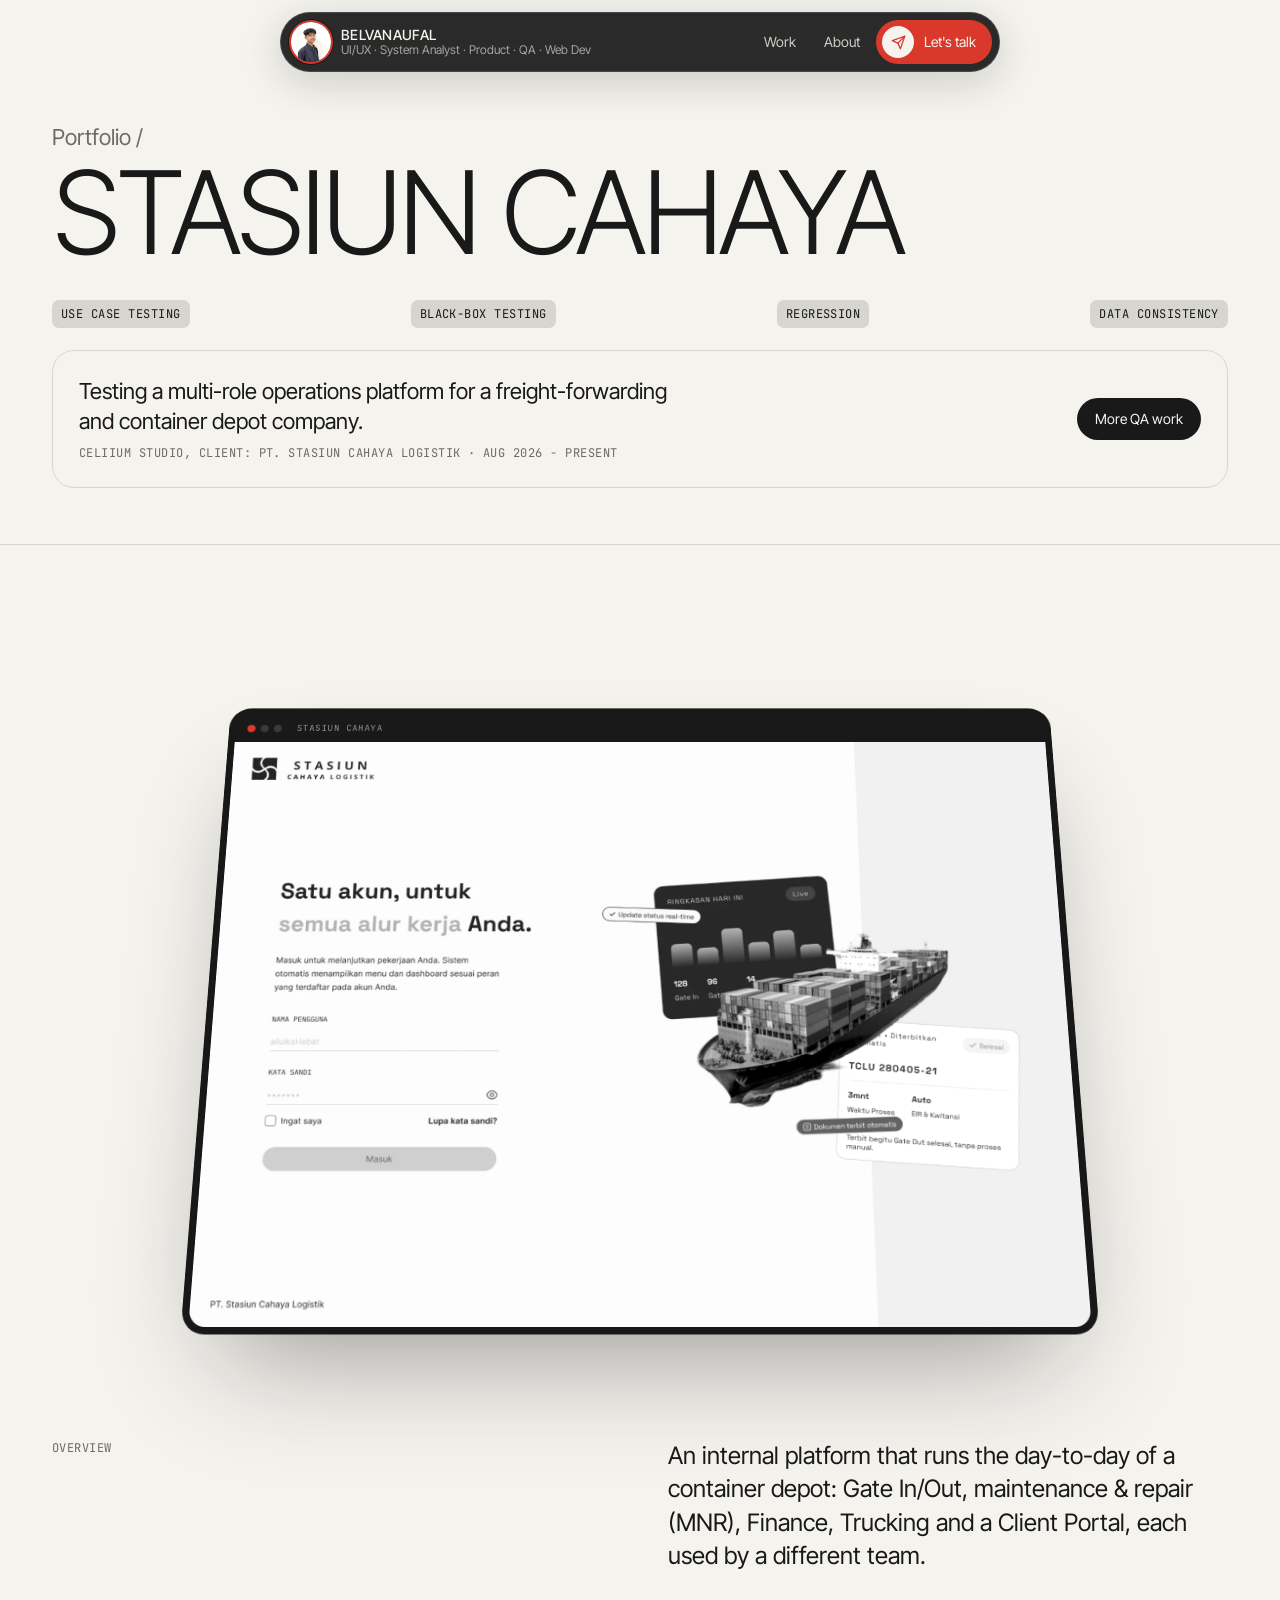
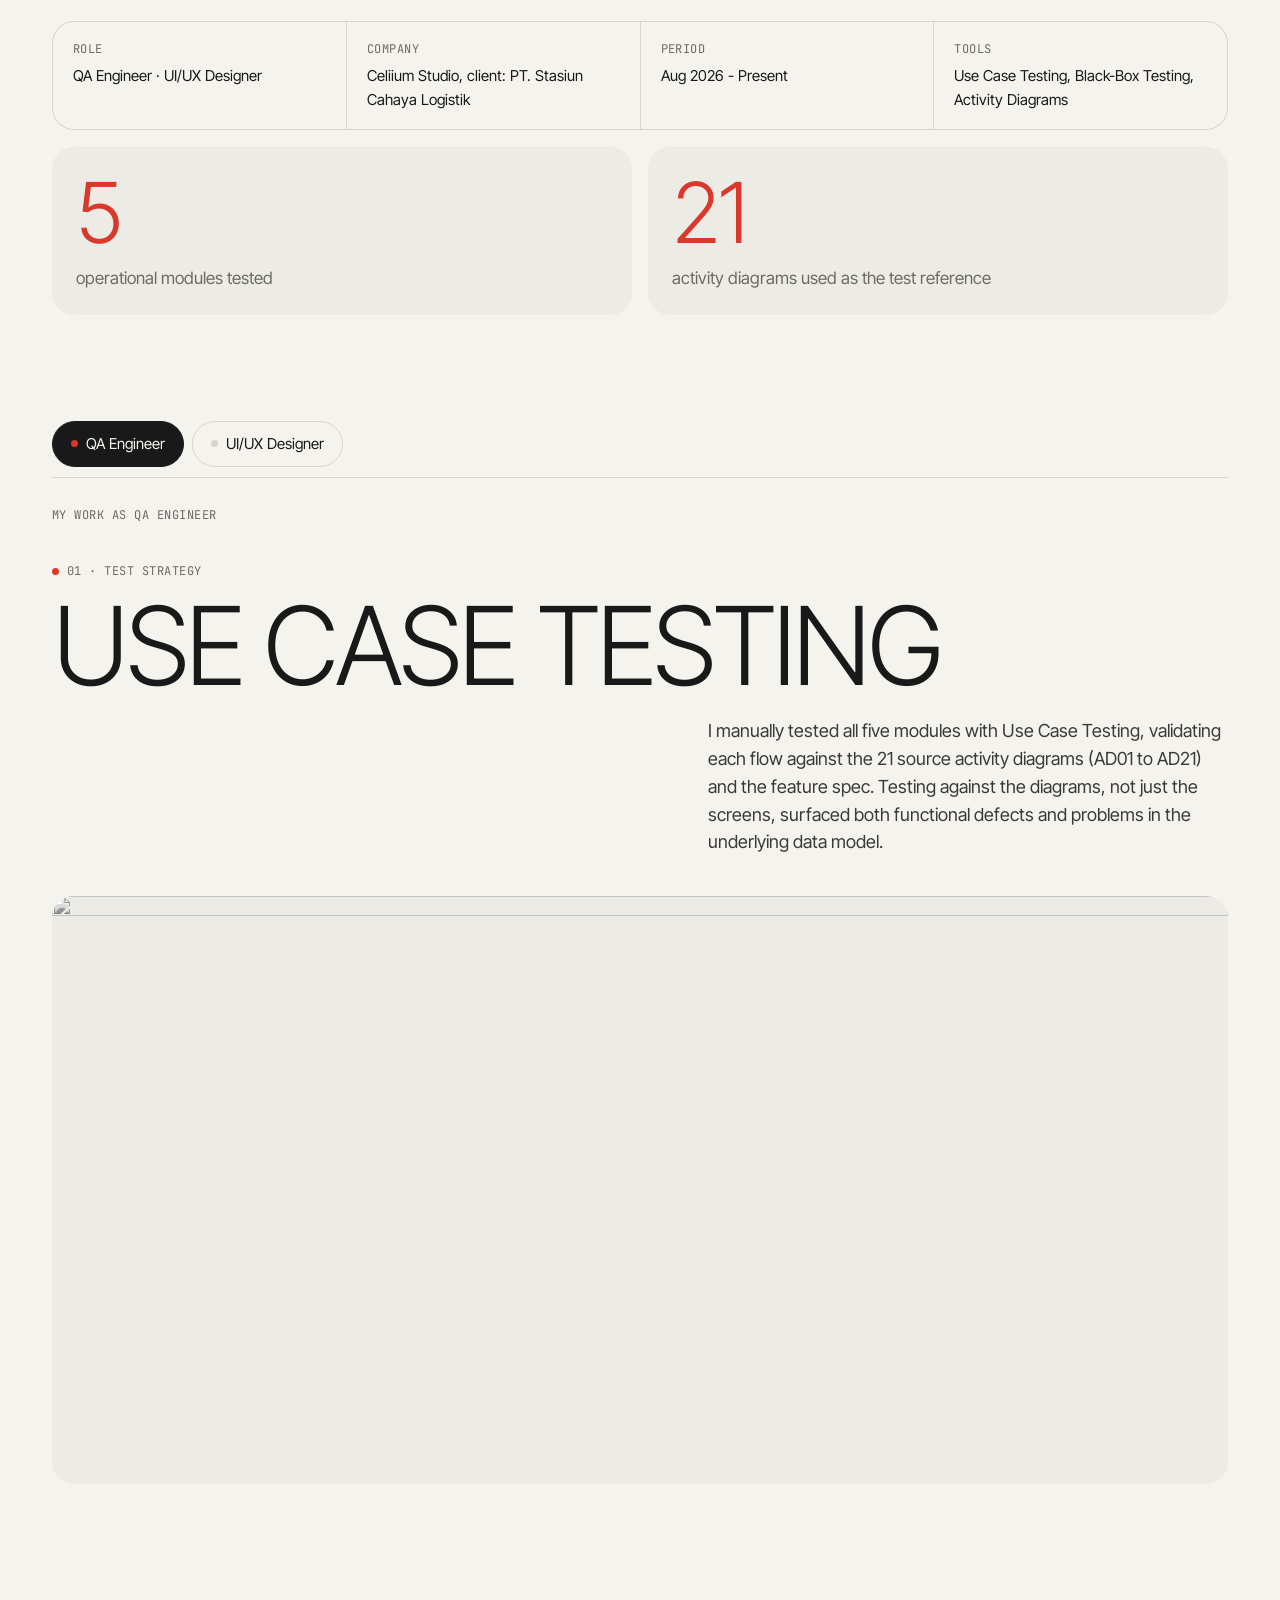
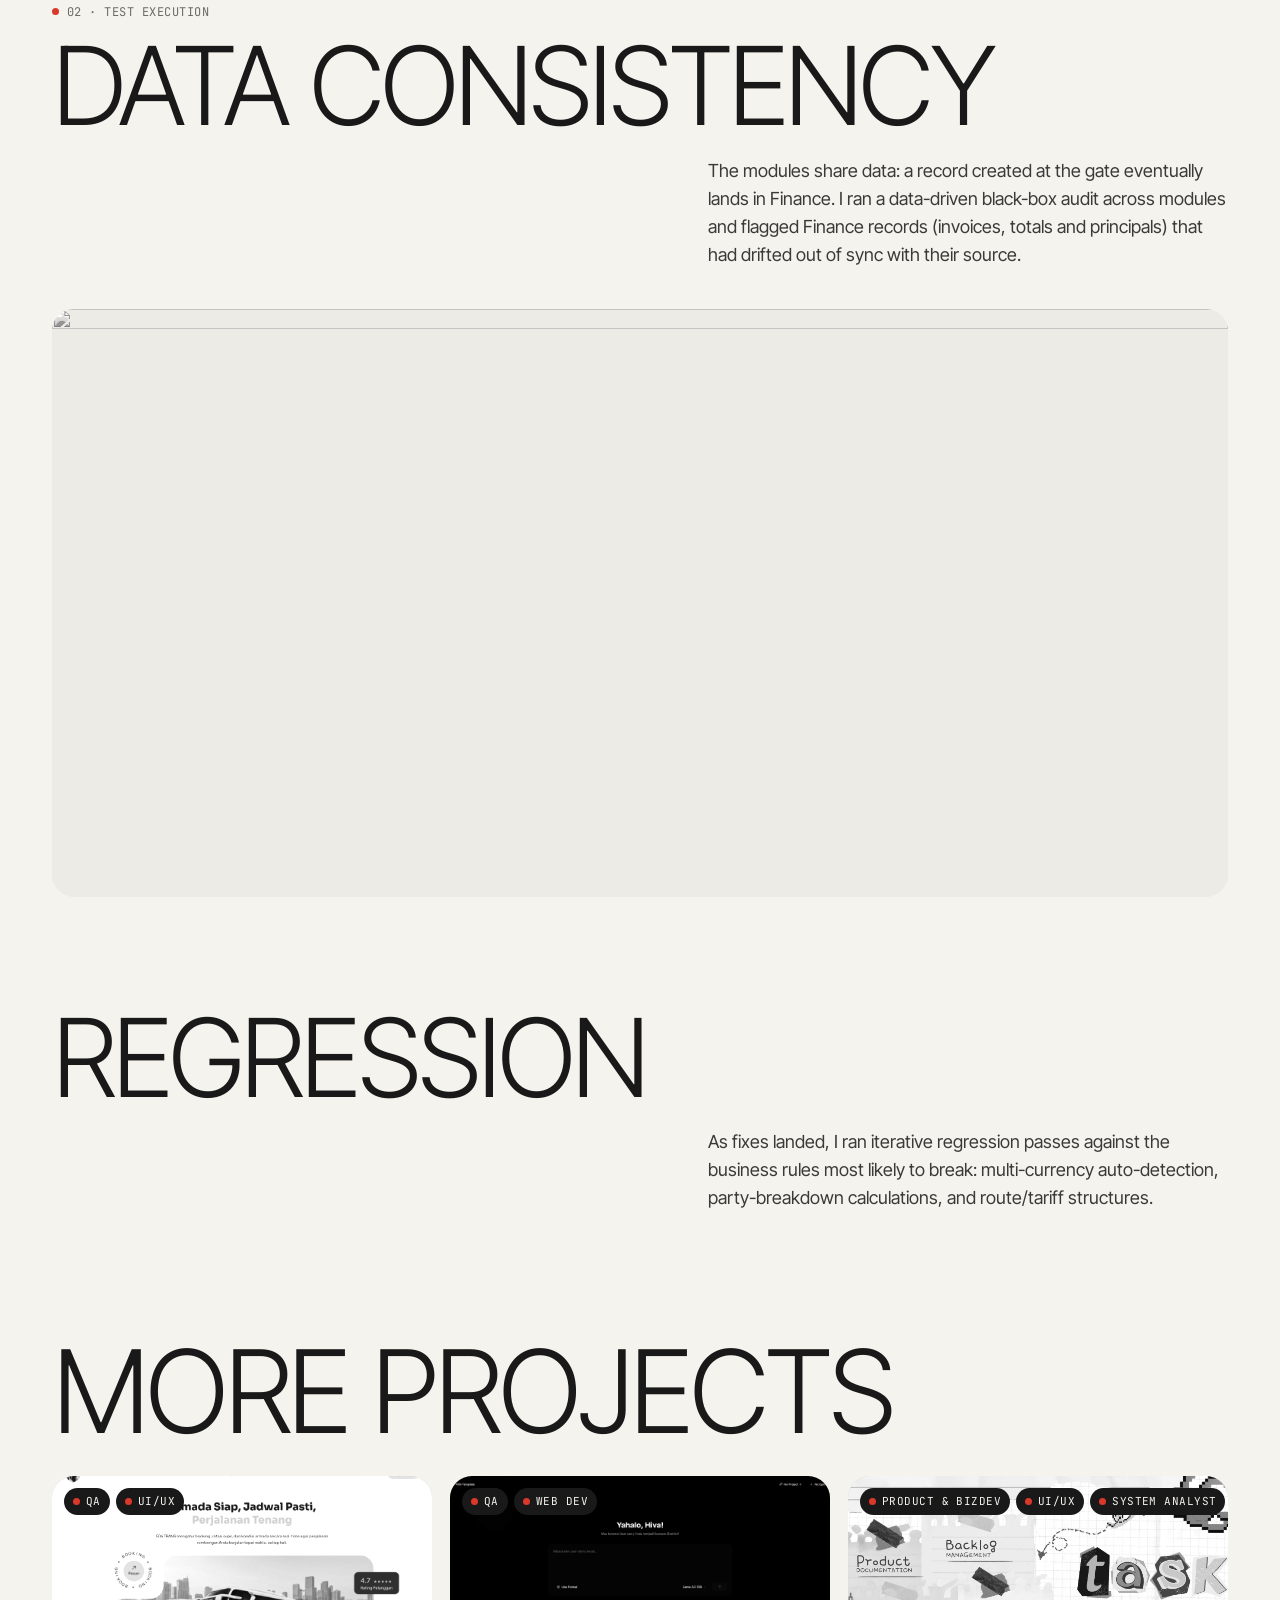
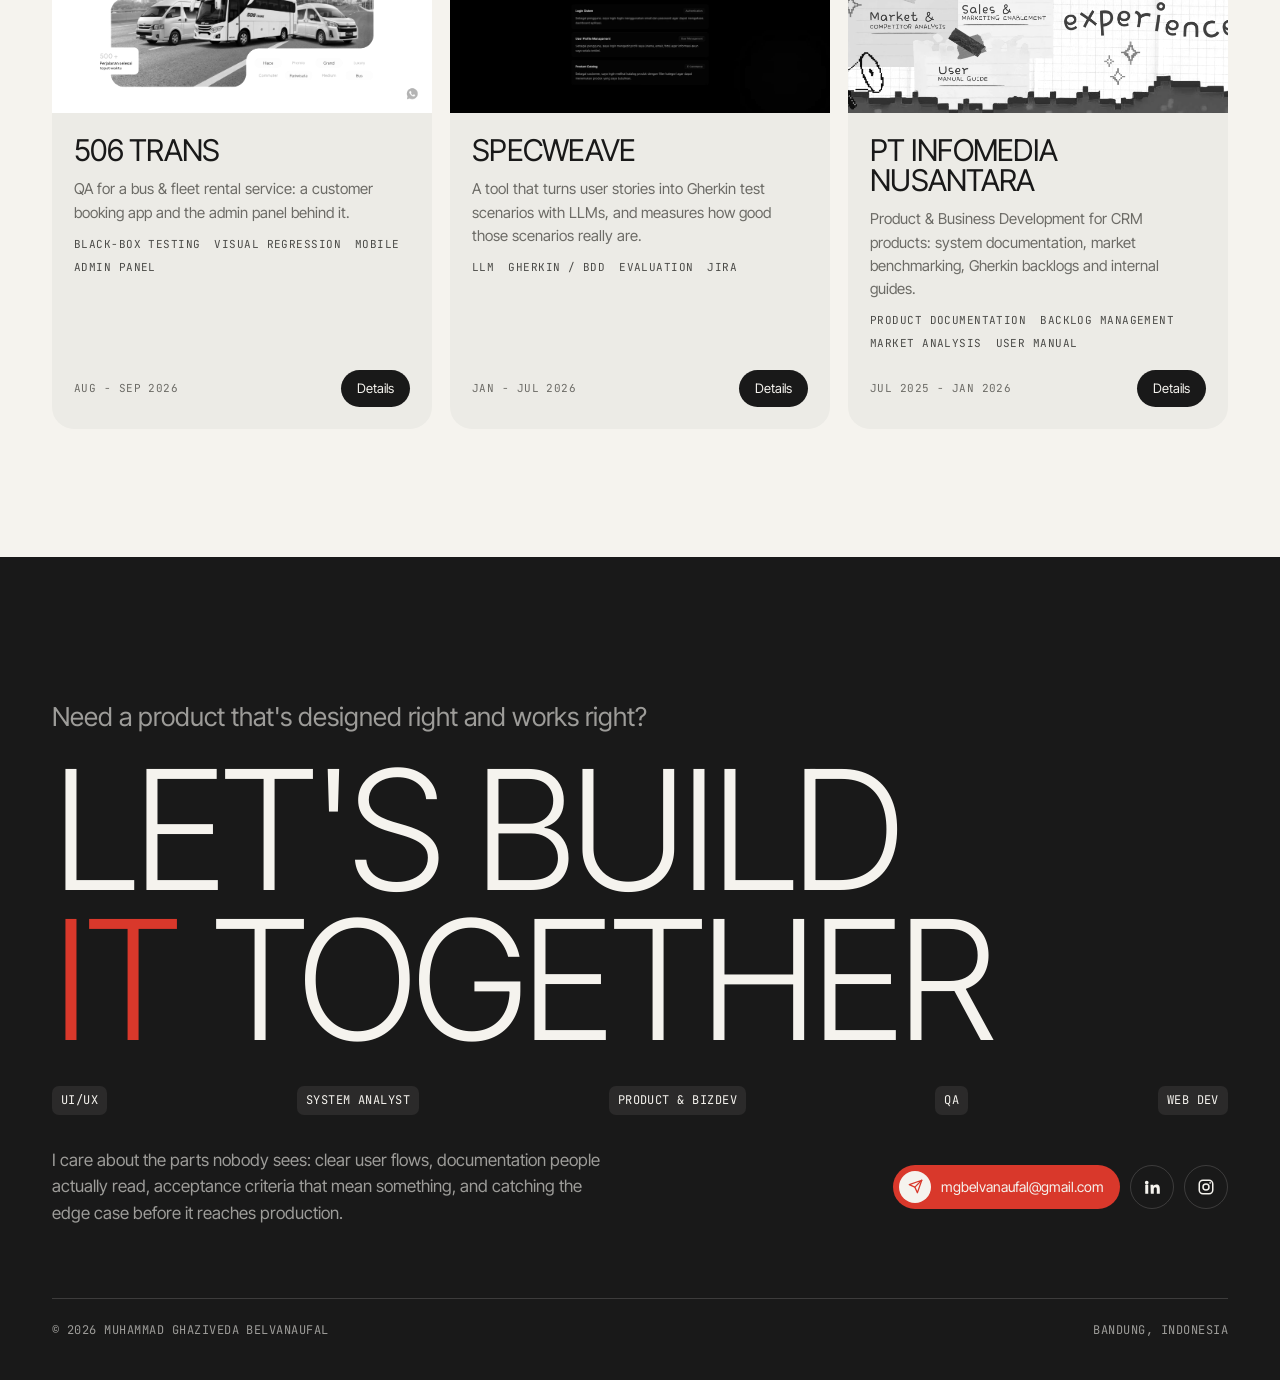
==== commit 551c6d1b: "Case-study structure per role with draft view Each role has a professional case-study structure (js/" ====
--- a/project.html
+++ b/project.html
@@ -14,6 +14,7 @@
 <body>
   <main id="main"></main>
 
+  <script src="js/templates.js"></script>
   <script src="js/data.js"></script>
   <script src="https://cdn.jsdelivr.net/npm/motion@13.5.0/dist/motion.js"></script>
   <script src="js/fx.js"></script>
--- a/css/style.css
+++ b/css/style.css
@@ -222,6 +222,7 @@
   box-shadow: 0 60px 120px -40px rgba(25, 25, 25, 0.5);
 }
 .mockup-frame.phone img { aspect-ratio: 9 / 19; border-radius: 34px; }
+.mockup-frame img.is-shot { aspect-ratio: auto; height: auto; }
 
 /* ---------- Sections ---------- */
 .section { padding: clamp(64px, 10vw, 128px) 0; }
@@ -262,6 +263,54 @@
 .case-block .body p { margin: 0; color: #3a3a38; font-size: 18px; }
 .case-block figure { margin: 40px 0 0; border-radius: var(--radius); overflow: hidden; background: var(--surface); }
 .case-block figure img { width: 100%; aspect-ratio: 16 / 8; object-fit: cover; }
+
+/* Case-study structure: numbered part label, and "to fill" boxes in draft view */
+.case-kicker { display: inline-flex; align-items: center; gap: 8px; margin-bottom: 16px; color: var(--muted); }
+.case-kicker::before { content: ""; width: 7px; height: 7px; border-radius: 50%; background: var(--red); }
+.case-todo { padding-top: 40px; }
+.todo-box { padding: 24px 28px; border: 1.5px dashed var(--line); border-radius: var(--radius); background: repeating-linear-gradient(-45deg, transparent 0 12px, rgba(214, 213, 208, 0.25) 12px 24px); }
+.todo-box .mono { color: var(--red); }
+.todo-box h3 { margin: 10px 0 6px; font-size: clamp(22px, 2.6vw, 30px); font-weight: 400; letter-spacing: -0.02em; text-transform: uppercase; }
+.todo-box p { margin: 0; max-width: 640px; color: var(--muted); }
+.draft-banner {
+  position: fixed; left: 50%; bottom: 16px; z-index: 70; transform: translateX(-50%);
+  width: max-content; max-width: calc(100% - 32px);
+  padding: 10px 16px; border-radius: 999px;
+  background: var(--red); color: var(--offwhite); font-size: 11px; text-align: center;
+  box-shadow: 0 10px 30px rgba(25, 25, 25, 0.25);
+}
+
+/* Role tabs on projects with more than one role */
+.role-tabs {
+  position: sticky; top: 76px; z-index: 5;
+  display: flex; flex-wrap: wrap; gap: 8px;
+  margin-top: clamp(56px, 8vw, 96px);
+  padding: 10px 0;
+  background: var(--bg);
+  border-bottom: 1px solid var(--line);
+}
+.role-tab {
+  display: inline-flex; align-items: center; gap: 8px;
+  padding: 10px 18px;
+  border-radius: 999px;
+  border: 1px solid var(--line);
+  background: transparent;
+  cursor: pointer;
+  font-size: 15px;
+  transition: background 0.2s ease, color 0.2s ease, border-color 0.2s ease;
+}
+.role-tab::before { content: ""; width: 7px; height: 7px; border-radius: 50%; background: var(--line); }
+.role-tab:hover { border-color: var(--black); }
+.role-tab[aria-selected="true"] { background: var(--black); color: var(--offwhite); border-color: var(--black); }
+.role-tab[aria-selected="true"]::before { background: var(--red); }
+.role-panel-note { margin: 28px 0 0; color: var(--muted); }
+.role-panel .case-block:first-of-type { padding-top: 32px; }
+.role-panel .grid-empty { margin-top: 32px; }
+
+/* Screenshots inside case-study sections sit flat (no scroll tilt). */
+.case-shot { margin-top: 40px; padding: clamp(20px, 4vw, 48px); border-radius: var(--radius); background: var(--surface); }
+.case-shot .mockup-frame { --t: 1; max-width: 1040px; }
+.case-shot.is-phone .mockup-frame { max-width: 300px; }
 
 .code {
   margin: 40px 0 0;
@@ -652,6 +701,10 @@
 }
 
 @media (max-width: 720px) {
+  /* One swipeable row of role tabs so the pinned bar stays small */
+  .role-tabs { flex-wrap: nowrap; overflow-x: auto; scrollbar-width: none; top: 70px; }
+  .role-tabs::-webkit-scrollbar { display: none; }
+  .role-tab { flex: none; padding: 8px 14px; font-size: 14px; }
   .nav a:not(.btn) { display: none; }
   .brand-text span { display: none; }
   .summary-box { flex-direction: column; align-items: flex-start; }
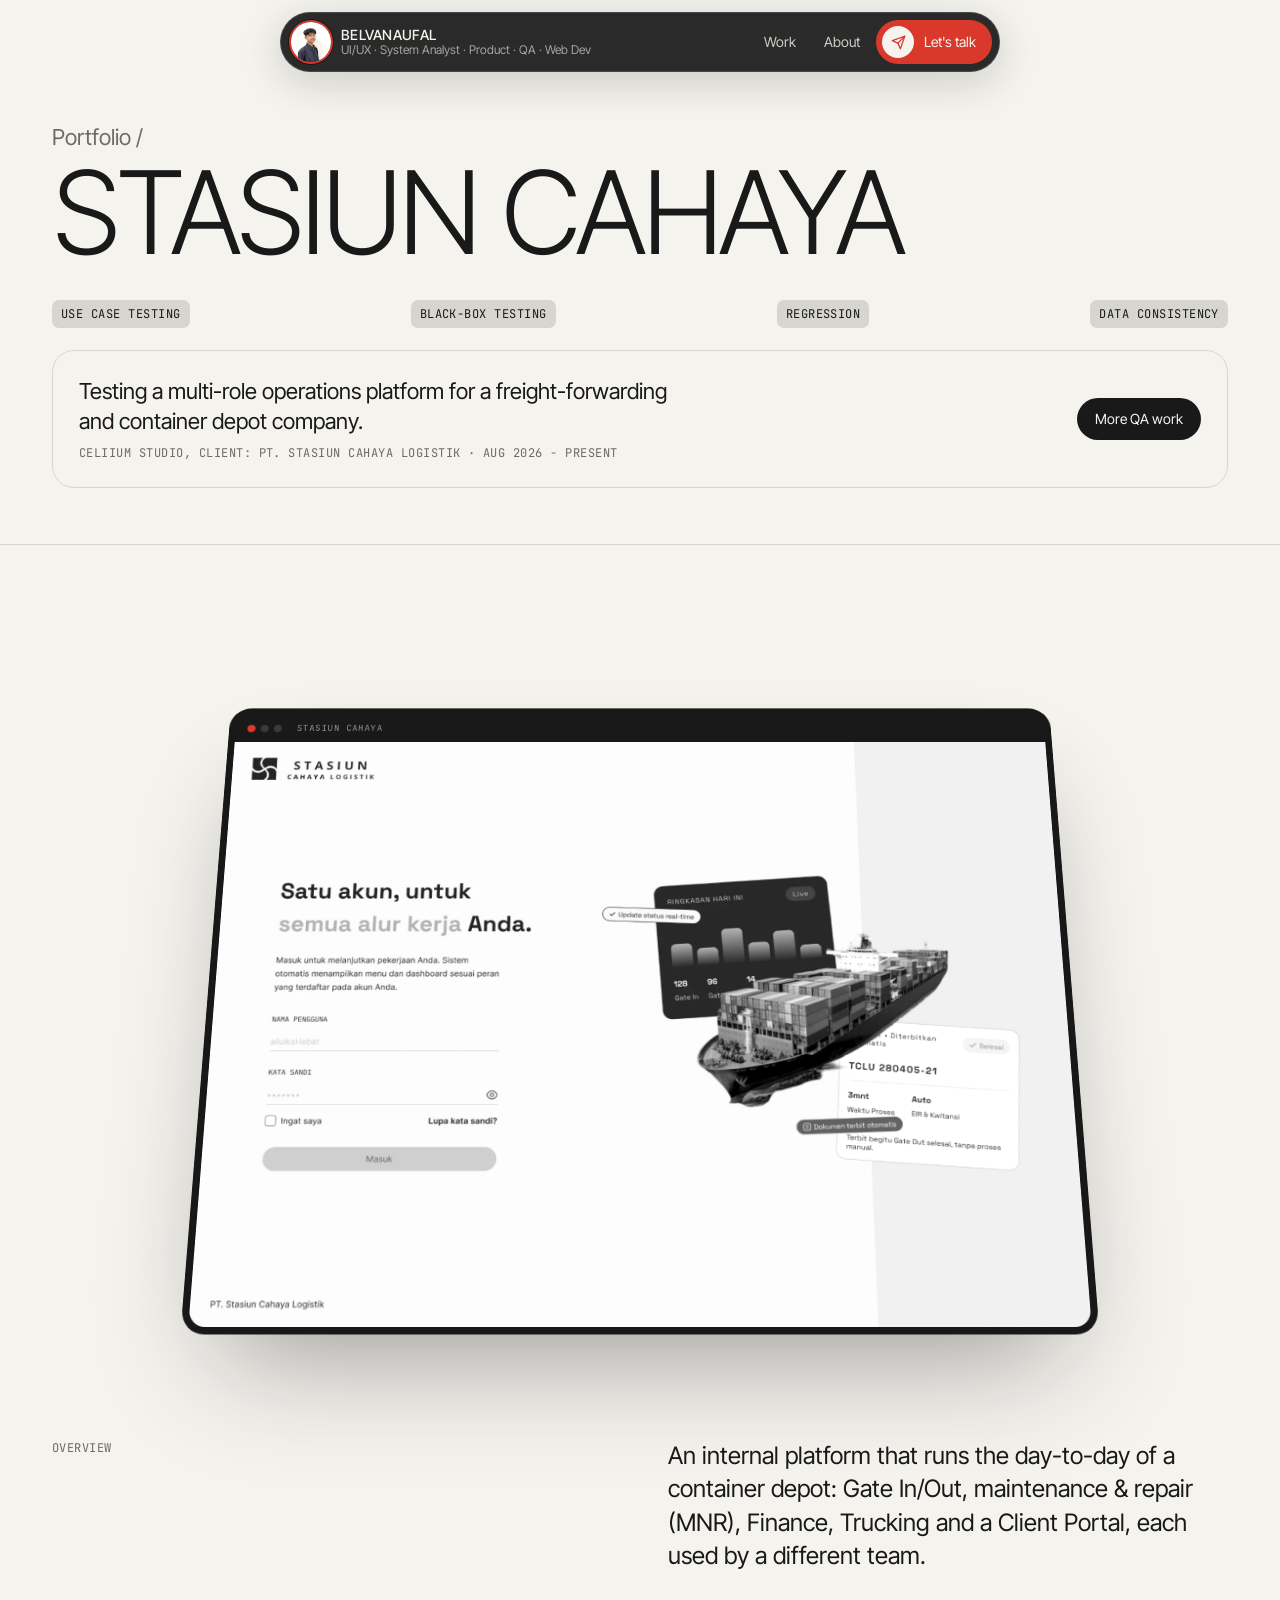
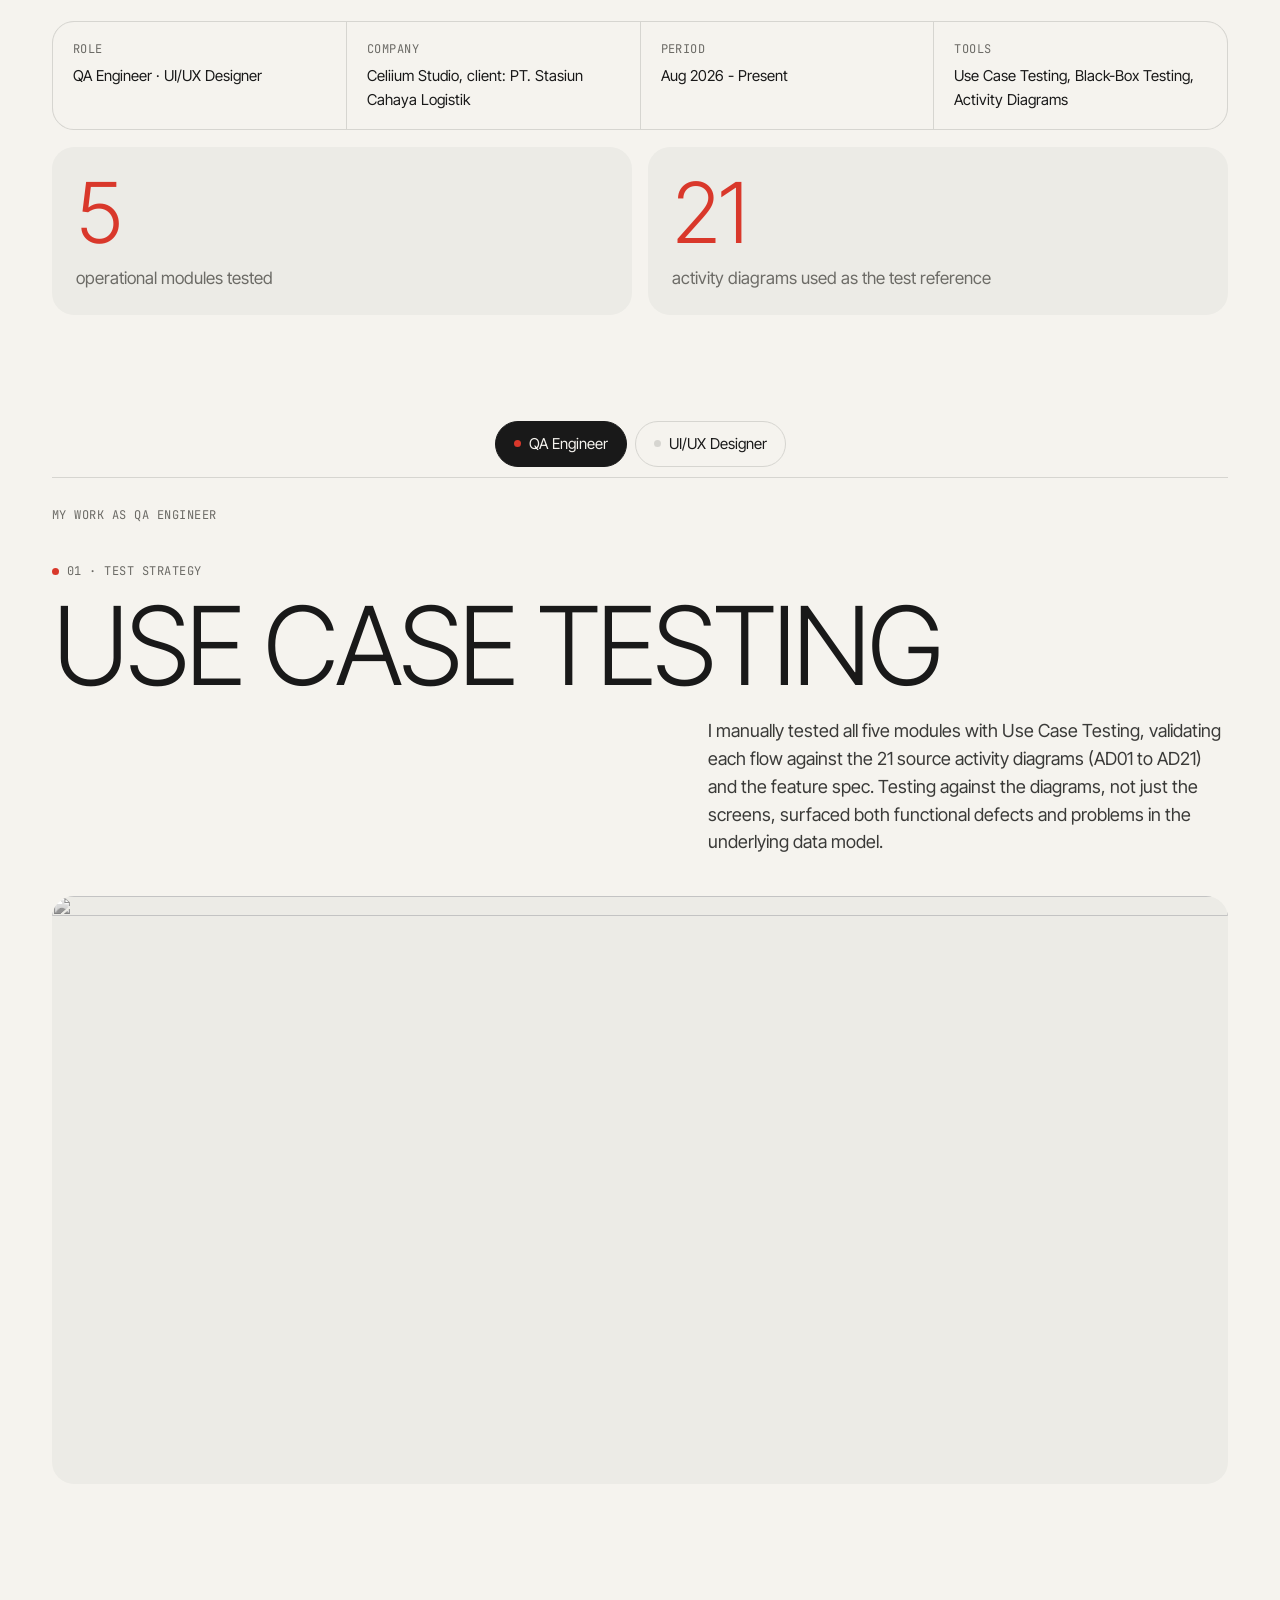
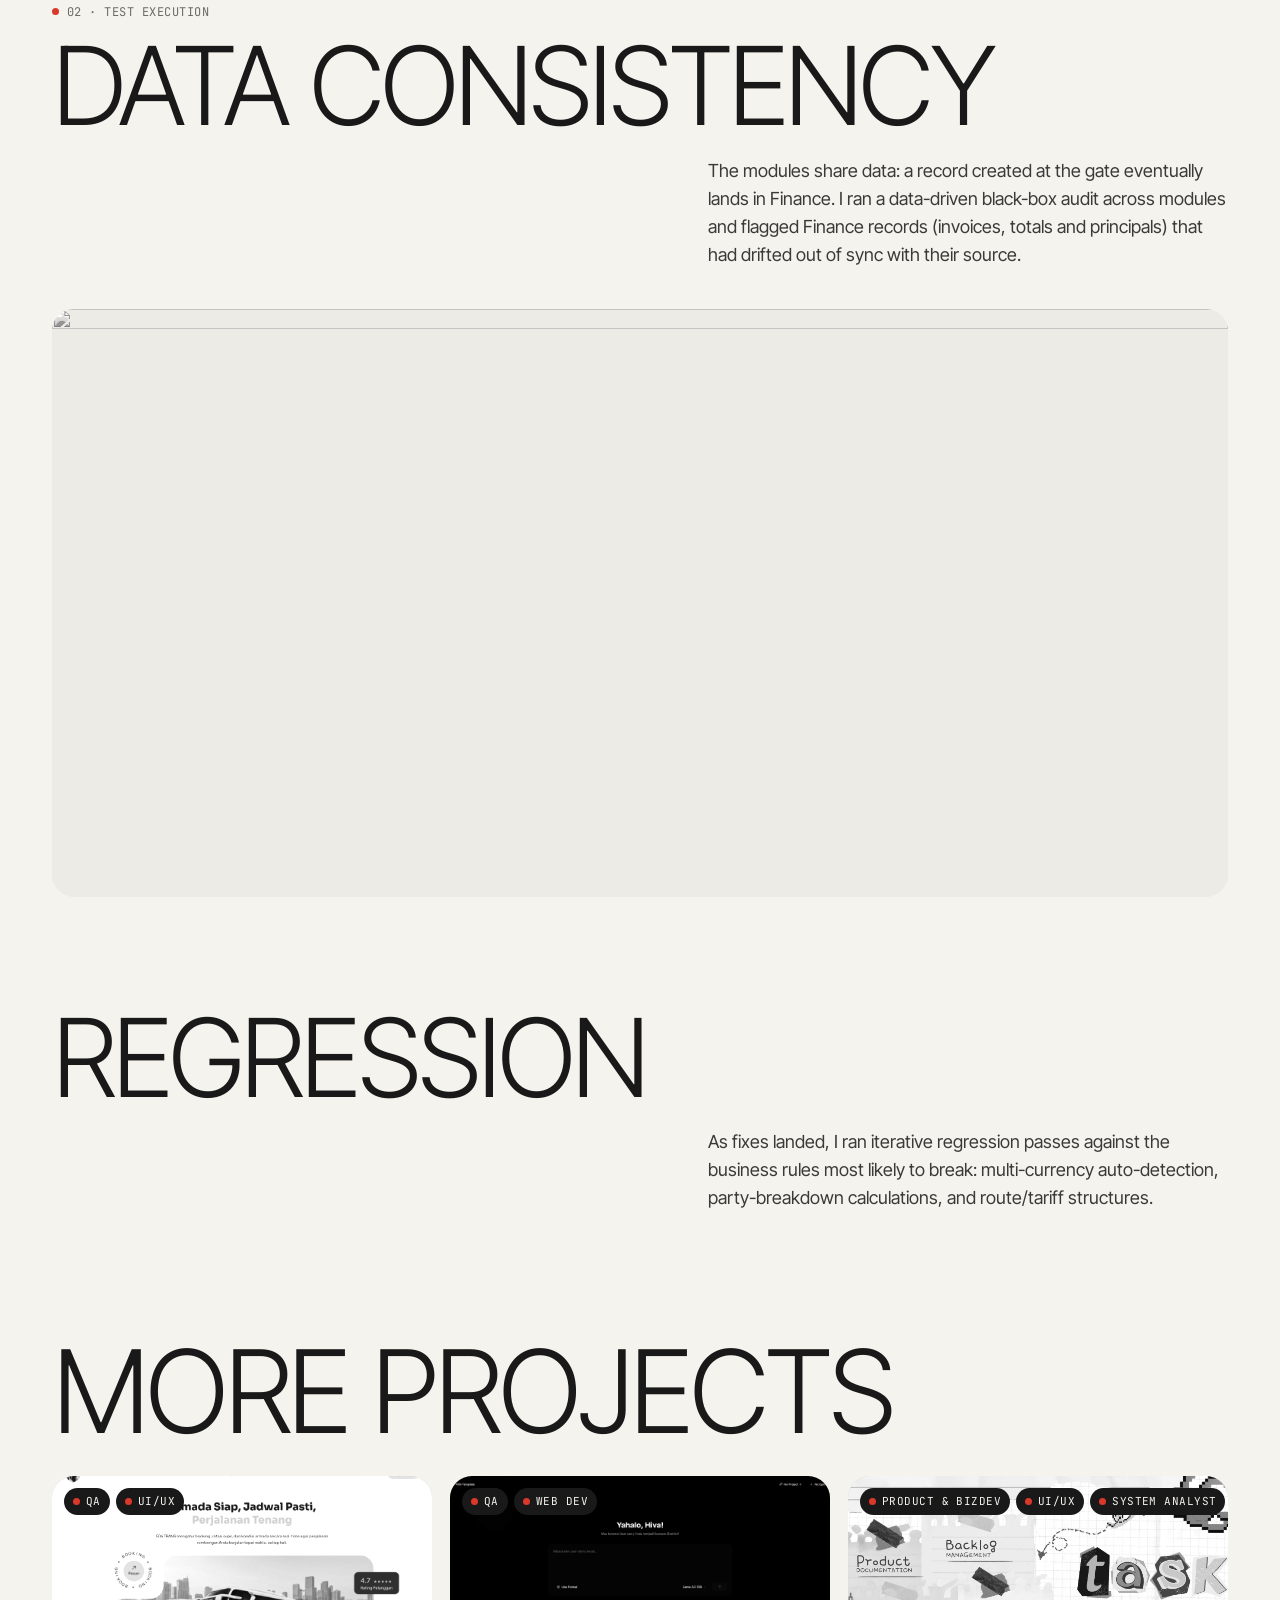
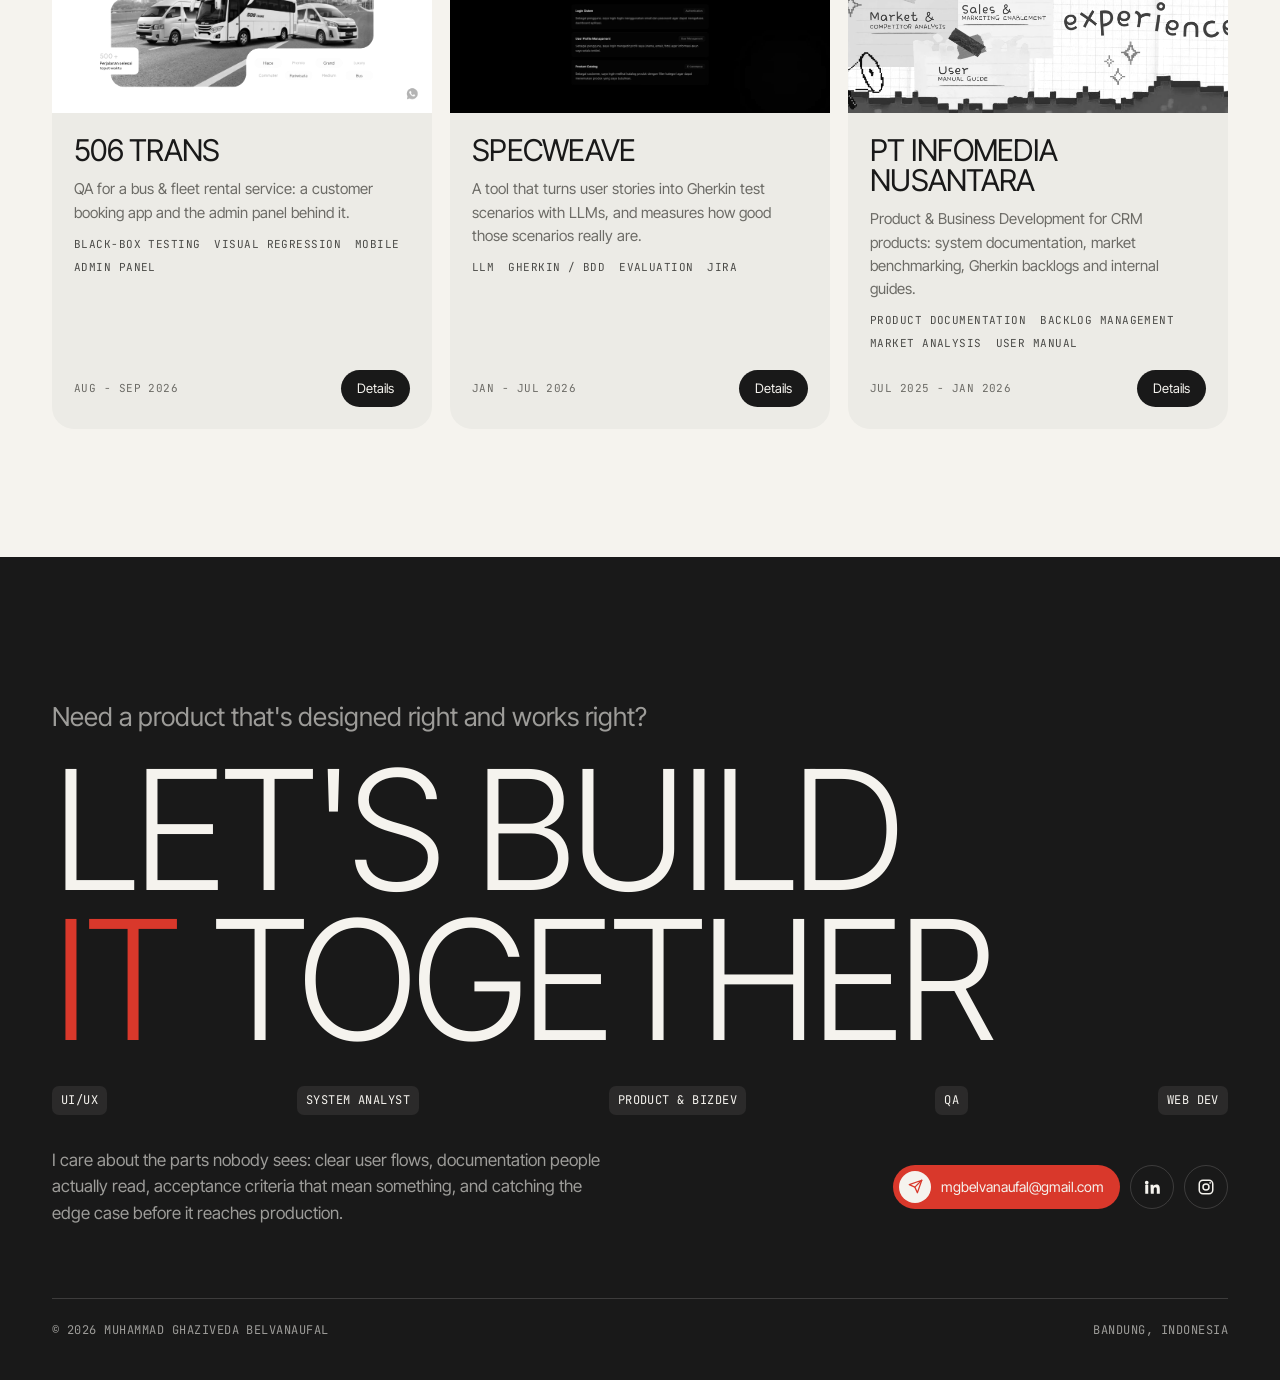
==== commit b9f82535: "Use the logo as the browser tab icon Off-white logo on a black rounded square so it shows on light a" ====
--- a/project.html
+++ b/project.html
@@ -4,7 +4,9 @@
   <meta charset="utf-8">
   <meta name="viewport" content="width=device-width, initial-scale=1">
   <title>Project | Belvanaufal</title>
-  <link rel="icon" href="assets/img/avatar.jpg">
+  <link rel="icon" href="favicon.ico" sizes="any">
+  <link rel="icon" type="image/png" sizes="32x32" href="assets/img/favicon-32.png">
+  <link rel="apple-touch-icon" href="assets/img/apple-touch-icon.png">
   <link rel="preconnect" href="https://fonts.googleapis.com">
   <link rel="preconnect" href="https://fonts.gstatic.com" crossorigin>
   <link href="https://fonts.googleapis.com/css2?family=Inter+Tight:wght@300;400;500&family=JetBrains+Mono:wght@400;500&display=swap" rel="stylesheet">
--- a/css/style.css
+++ b/css/style.css
@@ -300,6 +300,9 @@
   transition: background 0.2s ease, color 0.2s ease, border-color 0.2s ease;
 }
 .role-tab::before { content: ""; width: 7px; height: 7px; border-radius: 50%; background: var(--line); }
+/* Auto margins centre the tabs, and still let a too-wide row scroll from its start on phones */
+.role-tab:first-child { margin-left: auto; }
+.role-tab:last-child { margin-right: auto; }
 .role-tab:hover { border-color: var(--black); }
 .role-tab[aria-selected="true"] { background: var(--black); color: var(--offwhite); border-color: var(--black); }
 .role-tab[aria-selected="true"]::before { background: var(--red); }
@@ -412,13 +415,17 @@
 .rc-qa {
   background: var(--gray);
   -webkit-mask:
-    radial-gradient(circle 16px at 0 62%, #0000 98%, #000) left / 51% 100% no-repeat,
-    radial-gradient(circle 16px at 100% 62%, #0000 98%, #000) right / 51% 100% no-repeat;
+    radial-gradient(circle 16px at 0 var(--perf), #0000 98%, #000) left / 51% 100% no-repeat,
+    radial-gradient(circle 16px at 100% var(--perf), #0000 98%, #000) right / 51% 100% no-repeat;
           mask:
-    radial-gradient(circle 16px at 0 62%, #0000 98%, #000) left / 51% 100% no-repeat,
-    radial-gradient(circle 16px at 100% 62%, #0000 98%, #000) right / 51% 100% no-repeat;
+    radial-gradient(circle 16px at 0 var(--perf), #0000 98%, #000) left / 51% 100% no-repeat,
+    radial-gradient(circle 16px at 100% var(--perf), #0000 98%, #000) right / 51% 100% no-repeat;
 }
 .rc-qa .rc-blurb, .rc-qa .count { color: #55544f; }
+/* The perforation sits just under the checklist (26px padding + 150px visual + 22px),
+   and the extra margin keeps the text at least 20px below it on every screen size. */
+.rc-qa { --perf: 198px; }
+.rc-qa .rc-visual { margin-bottom: 20px; }
 .rv-qa { display: flex; flex-direction: column; justify-content: center; gap: 14px; }
 .check-row { display: flex; align-items: center; gap: 12px; }
 .check-row svg { width: 30px; height: 30px; flex: none; }
@@ -428,7 +435,7 @@
 .check-row.bug .tick { stroke: var(--offwhite); }
 .check-row i { display: block; height: 9px; width: var(--w); border-radius: 5px; background: rgba(25, 25, 25, 0.22); }
 .rc-qa::after {
-  content: ""; position: absolute; left: 22px; right: 22px; top: 62%;
+  content: ""; position: absolute; left: 22px; right: 22px; top: var(--perf);
   border-top: 2px dashed rgba(25, 25, 25, 0.25);
 }
 
@@ -550,8 +557,13 @@
 .awards { display: flex; flex-direction: column; gap: 10px; }
 .award { display: flex; flex-direction: column; gap: 4px; padding: 18px; border-radius: 16px; background: var(--black); color: var(--offwhite); }
 .award .mono { color: #ef6a5e; }
+.award-btn { width: 100%; border: 0; text-align: left; font: inherit; cursor: pointer; transition: transform 0.25s ease, box-shadow 0.25s ease; }
+.award-btn:hover { box-shadow: 0 18px 36px -18px rgba(25, 25, 25, 0.6); }
+html:not(.has-motion) .award-btn:hover { transform: translateY(-3px); }
+.award-btn .cert-view { color: rgba(245, 243, 238, 0.6); margin-top: 8px; }
+.award-btn:hover .cert-view { color: #ef6a5e; }
 .award strong { font-size: 24px; font-weight: 400; letter-spacing: -0.02em; line-height: 1.1; text-transform: uppercase; }
-.award > span:last-child { color: rgba(245, 243, 238, 0.7); font-size: 15px; }
+.award-text { color: rgba(245, 243, 238, 0.7); font-size: 15px; }
 
 .certs { display: grid; grid-template-columns: repeat(auto-fill, minmax(240px, 1fr)); column-gap: 28px; }
 .cert-meta { display: flex; justify-content: space-between; gap: 12px; }
